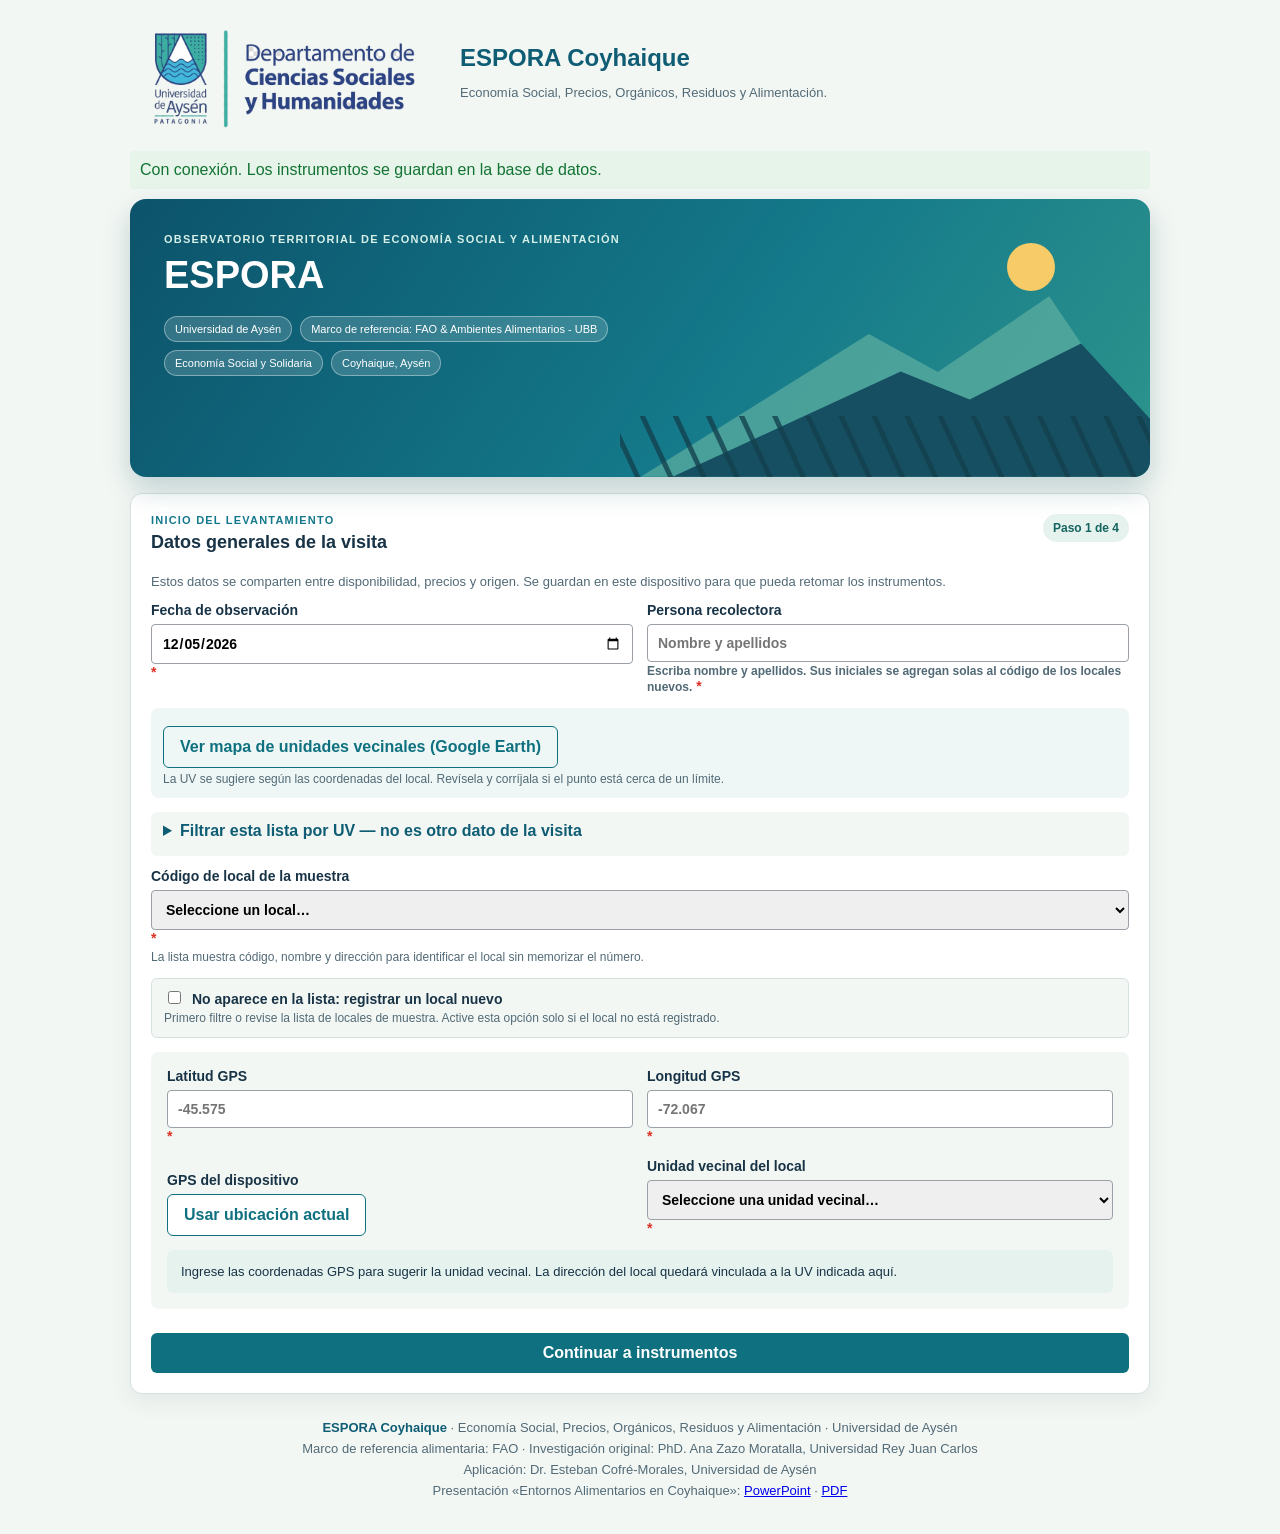
==== index.html @ f310e6a3 "Evitar solapamiento y vincular local con UV Simplifica la identificación del local nuevo, agrupa GPS" ====
<!doctype html>
<html lang="es">
<head>
  <meta charset="utf-8">
  <meta name="viewport" content="width=device-width, initial-scale=1">
  <meta name="theme-color" content="#1a73e8">
  <meta name="description" content="ESPORA Coyhaique: Economia Social, Precios, Organicos, Residuos y Alimentacion.">
  <meta property="og:title" content="ESPORA Coyhaique">
  <meta property="og:description" content="Economia Social, Precios, Organicos, Residuos y Alimentacion: un observatorio territorial que germina desde el compostaje y la Economia Social y Solidaria.">
  <title>ESPORA Coyhaique | Levantamiento</title>
  <link rel="stylesheet" href="styles.css">
</head>
<body>
  <main>
    <header class="brand">
      <img src="assets/logo-uaysen.png" alt="Departamento de Ciencias Sociales y Humanidades, Universidad de Aysén">
      <div><h1>ESPORA Coyhaique</h1><p>Economía Social, Precios, Orgánicos, Residuos y Alimentación.</p></div>
    </header>
    <div id="connection" class="online"></div>
    <div id="message" role="alert"></div>

    <section id="visitView" class="view">
      <section class="hero" aria-labelledby="heroTitle">
        <div class="hero-content">
          <p class="eyebrow">OBSERVATORIO TERRITORIAL DE ECONOMÍA SOCIAL Y ALIMENTACIÓN</p>
          <h2 id="heroTitle">ESPORA</h2>
          <p class="hero-summary"></p>
          <div class="hero-tags" aria-label="Instituciones y marco de referencia">
            <span>Universidad de Aysén</span>
            <span>Marco de referencia: FAO & Ambientes Alimentarios - UBB</span>
            <span>Economía Social y Solidaria</span>
            <span>Coyhaique, Aysén</span>
          </div>
        </div>
        <div class="hero-landscape" aria-hidden="true">
          <div class="sun"></div>
          <div class="mountain mountain-back"></div>
          <div class="mountain mountain-front"></div>
          <div class="forest"></div>
        </div>
      </section>
      <div class="card visit-card">
        <div class="section-heading">
          <div>
            <p class="eyebrow">INICIO DEL LEVANTAMIENTO</p>
            <h2>Datos generales de la visita</h2>
          </div>
          <span class="step">Paso 1 de 4</span>
        </div>
        <p>Estos datos se comparten entre disponibilidad, precios y origen. Se guardan en este dispositivo para que pueda retomar los instrumentos.</p>
        <form id="visitForm">
          <div class="grid">
            <label class="required">Fecha de observación<input id="observationDate" type="date" required></label>
            <label class="required">Persona recolectora<input id="collector" autocomplete="name" placeholder="Nombre y apellidos" required>
              <span class="field-help" id="collectorCodeHint">Escriba nombre y apellidos. Sus iniciales se agregan solas al código de los locales nuevos.</span>
            </label>
            <div class="wide uv-map-help">
              <a id="uvMapButton" class="button-like" href="https://earth.google.com/earth/d/1ELFkikpamAG-HdZ0Kcy3PBn-gsOhvNup?usp=sharing" target="_blank" rel="noopener">Ver mapa de unidades vecinales (Google Earth)</a>
              <p class="field-help">La UV se sugiere según las coordenadas del local. Revísela y corríjala si el punto está cerca de un límite.</p>
            </div>
            <div id="sampleLocalFields" class="wide">
              <details id="uvFilterDetails" class="uv-filter-details">
                <summary>Filtrar esta lista por UV — no es otro dato de la visita</summary>
                <label>UV para filtrar los locales (opcional)<select id="uvFilter"><option value="">Mostrar todos los locales</option></select></label>
              </details>
              <label class="required wide">Código de local de la muestra<select id="localCode" required><option value="">Seleccione un local…</option></select></label>
              <p class="field-help">La lista muestra código, nombre y dirección para identificar el local sin memorizar el número.</p>
            </div>
            <div class="wide new-local-choice">
              <label class="checkbox-field"><input id="isNewLocal" type="checkbox"> No aparece en la lista: registrar un local nuevo</label>
              <p class="field-help">Primero filtre o revise la lista de locales de muestra. Active esta opción solo si el local no está registrado.</p>
            </div>
            <div id="newLocalFields" class="wide" hidden>
              <div class="grid new-local-grid">
                <div class="code-field wide">
                  <label>Código asignado<input id="newLocalCode" readonly></label>
                  <button class="secondary" id="regenerateCodeButton" type="button">Generar otro código</button>
                </div>
                <label class="required">Nombre del nuevo local<input id="newLocalName" placeholder="Ejemplo: Almacén del barrio"></label>
                <div class="field-stack">
                  <label class="required">Dirección o referencia<input id="newLocalAddress" placeholder="Calle, número o referencia"></label>
                  <span class="field-help">La dirección se vinculará a la unidad vecinal indicada por el GPS o seleccionada abajo.</span>
                </div>
                <label class="required">Tipo de local<select id="newLocalType"><option value="">Seleccione</option><option value="Almacén o minimarket">Almacén o minimarket</option><option>Supermercado</option><option>Venta de Frutas y Verduras</option><option>Mercado Campesino</option><option>Productor Hortícola</option><option>Otro</option></select></label>
              </div>
              <p class="field-help">Use «Generar otro código» solo si el sistema avisa que el código ya está ocupado.</p>
            </div>
            <div class="wide location-capture">
              <div class="grid">
                <label class="required">Latitud GPS<input id="latitude" type="number" step="any" min="-90" max="90" placeholder="-45.575" required></label>
                <label class="required">Longitud GPS<input id="longitude" type="number" step="any" min="-180" max="180" placeholder="-72.067" required></label>
                <div class="location-action"><span class="field-label">GPS del dispositivo</span><button class="secondary" id="locationButton" type="button">Usar ubicación actual</button></div>
                <label class="required">Unidad vecinal del local<select id="visitUnit" required><option value="">Seleccione</option></select></label>
                <p id="uvSuggestion" class="territory-reference wide" role="status" aria-live="polite">Ingrese las coordenadas GPS para sugerir la unidad vecinal. La dirección del local quedará vinculada a la UV indicada aquí.</p>
              </div>
            </div>
          </div>
          <div class="actions"><button type="submit">Continuar a instrumentos</button></div>
        </form>
      </div>
    </section>

    <section id="menuView" class="view" hidden>
      <div class="card">
        <h2>Visita activa</h2>
        <p id="visitSummary"></p>
        <h3 class="instrument-section-title">Inicio de la recogida</h3>
        <div class="actions">
          <button class="instrument special-instrument" data-instrument="classification" type="button">0. Clasificación del local<span id="classificationStatus"></span></button>
        </div>
        <h3 class="instrument-section-title">Instrumentos de observación</h3>
        <div class="actions">
          <button class="instrument" data-instrument="availability" type="button">1. Disponibilidad y variedad<span id="availabilityStatus"></span></button>
          <button class="instrument" data-instrument="prices" type="button">2. Precios<span id="pricesStatus"></span></button>
          <button class="instrument" data-instrument="origins" type="button">3. Origen (borrador)<span id="originsStatus"></span></button>
        </div>
        <div class="actions">
          <button class="secondary" id="editVisitButton" type="button">Editar datos de visita</button>
          <button class="secondary" id="backupJsonButton" type="button">Descargar respaldo JSON</button>
          <button class="secondary" id="backupHtmlButton" type="button">Descargar respaldo HTML</button>
          <button class="secondary" id="closeVisitButton" type="button">Cerrar visita y borrar borrador local</button>
        </div>
      </div>
    </section>

    <section id="availabilityView" class="view" hidden>
      <div class="card">
        <h2>Instrumento de disponibilidad y variedad</h2>
        <p>Transcripción de la pauta original: se excluye únicamente la sección de publicidad.</p>
        <form id="availabilityForm"><div id="availabilityItems"></div><div class="actions"><button type="submit">Guardar disponibilidad</button><button class="secondary return-menu" type="button">Volver al menú</button></div></form>
      </div>
    </section>

    <section id="pricesView" class="view" hidden>
      <div class="card">
        <h2>Instrumento de precios</h2>
        <p>Revise y confirme los precios que ya incorporó. El botón de guardado abre la pantalla de revisión.</p>
        <div class="actions"><button id="startPriceProductButton" type="button">Agregar producto</button><button id="openPricesReviewButton" type="button">Guardar precios</button><button class="secondary return-menu" type="button">Volver al menú</button></div>
      </div>
    </section>

    <section id="pricesReviewView" class="view" hidden>
      <div class="card">
        <h2>Revisión de alimentos y precios</h2>
        <p>Revise los alimentos tomados. Cada uno debe tener al menos un precio más bajo y otro más alto antes de guardar en Sheets.</p>
        <div id="priceReviewItems"></div>
        <label class="wide">Observaciones generales<textarea id="pricesNotes" placeholder="Anote situaciones de terreno, falta de productos u otra información relevante."></textarea></label>
        <div class="actions"><button id="addPriceProduct" type="button">Agregar producto</button><button id="saveReviewedPrices" type="button">Guardar precios</button><button class="secondary return-menu" type="button">Volver al menú</button></div>
      </div>
    </section>

    <section id="priceEditorView" class="view" hidden>
      <div class="card">
        <h2>Agregar alimento y precios</h2>
        <p>Registre dos precios del mismo alimento: primero el <strong>más bajo</strong> y luego el <strong>más alto</strong>. La conservación aparece sólo para carnes.</p>
        <form id="priceEditorForm"><div id="priceProducts"></div><div class="actions"><button type="submit">Guardar alimento</button><button class="secondary" id="cancelPriceEditor" type="button">Volver a revisión</button></div></form>
      </div>
    </section>

    <section id="classificationView" class="view" hidden>
      <div class="card">
        <h2>ESPORA · Clasificación del local</h2>
        <p>Ficha inicial de catastro. Para asignar automáticamente “minimarket” se requiere autoservicio y cumplir al menos dos de los tres criterios de surtido. Una corrección manual exige justificación. <a href="guia-clasificacion.html" target="_blank" rel="noopener">Abrir la guía de clasificación</a></p>
        <div class="linked-local"><strong>Local vinculado a SampleLocals:</strong> <span id="classificationLinkedLocal"></span></div>
        <div class="linked-local"><strong>Unidad vecinal registrada en la visita:</strong> <span id="classificationLinkedUnit"></span></div>
        <form id="classificationForm">
          <div id="classificationOpenFields">
            <fieldset><legend>Atención</legend><div class="grid">
              <label class="required">Sistema de atención
                <select id="classificationService" required><option value="">Seleccione</option><option value="transmeson">Atención por mesón</option><option value="autoservicio">Autoservicio</option></select>
                <span class="field-help">Marque autoservicio si la clientela selecciona por sí misma la mayor parte de los productos y paga en caja.</span>
              </label>
              <label>Nº de personas atendiendo<input id="classificationPeople" type="number" min="0" max="15"></label>
            </div></fieldset>
            <fieldset><legend>Criterios de surtido para minimarket</legend>
              <p class="field-help">El autoservicio es obligatorio. Además, deben cumplirse al menos dos de estos tres criterios:</p>
              <div class="grid">
                <label class="required">Variedades distintas de frutas y verduras
                  <input id="classificationProduceVarieties" type="number" min="0" step="1" required>
                  <span class="field-help">Cuenta cada tipo distinto disponible. Este criterio se cumple con más de 10 variedades (11 o más).</span>
                </label>
                <fieldset class="wide"><legend>Categorías de proteínas disponibles</legend>
                  <p class="field-help">Seleccione las categorías presentes. Este criterio se cumple con al menos dos.</p>
                  <div class="grid protein-categories">
                    <label class="checkbox-field"><input type="checkbox" name="proteinCategory" value="vacuno"> Vacuno</label>
                    <label class="checkbox-field"><input type="checkbox" name="proteinCategory" value="cerdo"> Cerdo</label>
                    <label class="checkbox-field"><input type="checkbox" name="proteinCategory" value="pollo"> Pollo</label>
                    <label class="checkbox-field"><input type="checkbox" name="proteinCategory" value="cordero"> Cordero</label>
                    <label class="checkbox-field"><input type="checkbox" name="proteinCategory" value="pescados_mariscos"> Pescados o mariscos</label>
                  </div>
                </fieldset>
                <label class="required">Oferta habitual de lácteos
                  <select id="classificationDairyRegular" required><option value="">Seleccione</option><option value="si">Sí</option><option value="no">No</option></select>
                </label>
                <label class="required">Oferta habitual de huevos
                  <select id="classificationEggsRegular" required><option value="">Seleccione</option><option value="si">Sí</option><option value="no">No</option></select>
                </label>
                <p class="field-help wide">El criterio de lácteos y huevos se cumple solo si ambos se ofrecen habitualmente.</p>
              </div>
            </fieldset>
            <fieldset><legend>Fotografías</legend>
              <label class="required">Foto del frontis<input id="classificationFront" type="file" accept="image/*" multiple required></label>
              <p class="field-help">La foto del frontis es obligatoria para registrar la clasificación.</p>
              <details class="optional-photos">
                <summary>Otras fotografías (opcionales)</summary>
                <p class="field-help">Agregue solo las imágenes disponibles. Para fotografiar el interior necesita autorización del responsable.</p>
                <div class="grid">
                  <label>Interior autorizado<input id="classificationInterior" type="file" accept="image/*" multiple></label>
                  <label class="checkbox-field"><input id="classificationInteriorPermission" type="checkbox"> Autorización para fotografiar el interior</label>
                  <label>Módulo de frutas y verduras<input id="classificationProduceImages" type="file" accept="image/*" multiple></label>
                  <label>Módulo de carnes<input id="classificationMeatImages" type="file" accept="image/*" multiple></label>
                  <label>Congelados<input id="classificationFrozenImages" type="file" accept="image/*" multiple></label>
                </div>
              </details>
              <p id="classificationImageStatus" class="field-help"></p>
            </fieldset>
            <fieldset><legend>Resultado</legend><p id="classificationResult" class="classification-result" aria-live="polite">Complete los campos para calcular.</p><label>Corrección manual<select id="classificationOverride"><option value="">Mantener clasificación automática</option><option value="minimarket">Corregir a MINIMARKET</option><option value="almacen_barrio">Corregir a ALMACÉN DE BARRIO</option></select></label><label id="classificationJustificationField" hidden>Justificación<textarea id="classificationJustification"></textarea></label></fieldset>
          </div>
          <label>Observaciones<textarea id="classificationNotes"></textarea></label>
          <div class="actions"><button type="submit">Guardar clasificación</button><button class="secondary return-menu" type="button">Volver al menú</button></div>
        </form>
      </div>
    </section>

    <section id="originsView" class="view" hidden>
      <div class="card">
        <h2>Instrumento de origen — borrador</h2>
        <p>Registre productos potencialmente locales y cualquier otro producto relevante. Este instrumento se ajustará con la propuesta metodológica pendiente.</p>
        <form id="originsForm"><div id="originItems"></div><div class="actions"><button class="secondary" id="addOriginItem" type="button">Agregar producto u otro</button><button type="submit">Guardar origen</button><button class="secondary return-menu" type="button">Volver al menú</button></div></form>
      </div>
    </section>

    <template id="availabilityTemplate"><fieldset class="instrument-group"><legend></legend><div class="availability-rows"></div></fieldset></template>
    <template id="priceProductTemplate"><article class="card product-card"><button class="remove-product" type="button">Eliminar producto</button><div class="grid"><label class="required wide">Alimento a comparar<select class="price-product" required></select></label><label>Categoría<input class="price-category" readonly></label></div><div class="price-observations"></div><button class="secondary add-price" type="button">Agregar precio adicional</button></article></template>
    <template id="priceObservationTemplate"><div class="price-observation"><p class="price-range-label">Registre el precio <strong></strong></p><div class="grid"><label class="required">Marca o proveedor<input class="brand" required></label><label class="required">Precio observado (CLP)<input class="price-value" type="number" min="0" step="1" required></label><label class="required">Unidad de medida<select class="unit" required></select></label><label class="conservation-field" hidden>Tipo de conservación<select class="conservation"><option value="">Seleccione</option><option>Fresco</option><option>Congelado</option><option>Al vacío</option><option>Embutido</option><option>Pillow bag</option><option>Granel (papel)</option></select></label><label class="required">Origen<select class="origin" required><option value="Local">Local</option><option value="Externo">Externo</option></select></label><label class="required">¿Está en oferta? <select class="promotion" required><option value="No">No</option><option value="Sí">Sí</option></select></label><label class="wide">Observaciones<textarea class="notes"></textarea></label></div></div></template>
    <template id="originItemTemplate"><article class="card origin-item"><button class="remove-origin" type="button">Eliminar</button><div class="grid"><label class="required">Producto<select class="origin-product" required></select></label><label class="required">Origen declarado<select class="origin-value" required><option value="Local">Local</option><option value="Externo">Externo</option><option value="Mixto">Mixto</option><option value="No disponible">No disponible</option><option value="No sabe">No sabe</option></select></label><label class="wide">Proveedor, procedencia o detalle<input class="origin-detail"></label><label class="wide">Observaciones<textarea class="origin-notes"></textarea></label></div></article></template>

    <footer>
      <strong>ESPORA Coyhaique</strong> · Economía Social, Precios, Orgánicos, Residuos y Alimentación · Universidad de Aysén<br>
      Marco de referencia alimentaria: FAO · Investigación original: PhD. Ana Zazo Moratalla, Universidad Rey Juan Carlos<br>
      Aplicación: Dr. Esteban Cofré-Morales, Universidad de Aysén<br>
      Presentación «Entornos Alimentarios en Coyhaique»: <a href="presentacion/Entornos_Alimentarios_Coyhaique_ESPORA.pptx" download>PowerPoint</a> · <a href="presentacion/Entornos_Alimentarios_Coyhaique_ESPORA.pdf" download>PDF</a>
    </footer>
  </main>
  <script src="sample-locals.js"></script>
  <script src="uv-polygons.js"></script>
  <script src="uv-boundaries.js"></script>
  <script src="app.js"></script>
</body>
</html>
---- styles.css ----
:root { color: #183346; font-family: Arial, sans-serif; }
body { background: #f3f7f4; margin: 0; }
main { margin: auto; max-width: 1020px; padding: 24px; }
.brand { align-items: center; display: flex; gap: 20px; margin-bottom: 18px; }
.brand img { height: auto; max-width: 310px; width: 52%; }
h1 { color: #0f5d74; font-size: 24px; margin: 0 0 8px; }
h2 { font-size: 18px; margin: 0 0 16px; }
p, footer { color: #526a76; font-size: 13px; }
.card { background: #fff; border: 1px solid #d5e1df; border-radius: 12px; box-shadow: 0 8px 22px rgba(30, 70, 70, .08); margin: 16px 0; padding: 20px; }
.hero { background: linear-gradient(125deg, #0c536b 0%, #14798a 58%, #2d948c 100%); border-radius: 16px; box-shadow: 0 12px 28px rgba(14, 76, 89, .22); color: #fff; min-height: 278px; overflow: hidden; position: relative; }
.hero-content { max-width: 57%; padding: 34px; position: relative; z-index: 2; }
.hero .eyebrow { color: #d6f0e8; }
.hero h2 { color: #fff; font-size: clamp(26px, 4vw, 38px); line-height: 1.08; margin: 10px 0 14px; }
.hero-summary { color: #effaf6; font-size: 16px; line-height: 1.55; margin: 0; }
.eyebrow { color: #14798a; font-size: 11px; font-weight: 700; letter-spacing: .11em; margin: 0; }
.hero-tags { display: flex; flex-wrap: wrap; gap: 8px; margin-top: 20px; }
.hero-tags span { background: rgba(255, 255, 255, .16); border: 1px solid rgba(255, 255, 255, .38); border-radius: 20px; color: #fff; font-size: 11px; padding: 6px 10px; }
.hero-landscape { bottom: 0; height: 100%; position: absolute; right: 0; width: 52%; }
.sun { background: #f7cb68; border-radius: 50%; height: 48px; position: absolute; right: 18%; top: 16%; width: 48px; }
.mountain { bottom: 0; clip-path: polygon(0 100%, 43% 21%, 56% 42%, 77% 0, 100% 100%); position: absolute; width: 100%; }
.mountain-back { background: #5fb0a2; height: 65%; opacity: .7; right: -4%; }
.mountain-front { background: #174f62; height: 48%; right: -10%; }
.forest { background: repeating-linear-gradient(65deg, transparent 0 13px, #123f4c 14px 18px, transparent 19px 30px); bottom: 0; height: 22%; opacity: .78; position: absolute; width: 100%; }
.section-heading { align-items: start; display: flex; gap: 16px; justify-content: space-between; }
.section-heading h2 { color: #183346; margin: 6px 0 8px; }
.step { background: #e5f2ee; border-radius: 20px; color: #14645f; font-size: 12px; font-weight: 700; padding: 7px 10px; white-space: nowrap; }
.grid { display: grid; gap: 14px; grid-template-columns: repeat(auto-fit, minmax(210px, 1fr)); }
.wide { grid-column: 1 / -1; }
label { display: block; font-size: 14px; font-weight: 700; }
input, select, textarea, button { box-sizing: border-box; font: inherit; margin-top: 6px; width: 100%; }
input, select, textarea { border: 1px solid #9aa0a6; border-radius: 4px; padding: 10px; }
textarea { min-height: 70px; resize: vertical; }
button { background: #0f7180; border: 0; border-radius: 6px; color: #fff; cursor: pointer; font-weight: 700; padding: 11px 16px; width: auto; }
button.secondary { background: #fff; border: 1px solid #0f7180; color: #0f7180; }
button.remove { background: #d93025; float: right; padding: 8px 12px; }
button:disabled { cursor: wait; opacity: .65; }
.actions { display: flex; flex-wrap: wrap; gap: 12px; margin-top: 18px; }
.actions button { flex: 1 1 210px; }
.instrument { min-height: 84px; text-align: left; }
.instrument span { display: block; font-size: 12px; margin-top: 6px; opacity: .85; }
.instrument-section-title { color: #0f5d74; font-size: 14px; margin: 22px 0 8px; }
.special-instrument { background: linear-gradient(135deg, #0f5d74, #2d948c); }
.price-review-item { align-items: center; background: #f8fbff; border: 1px solid #d2e3fc; border-radius: 8px; display: flex; gap: 12px; justify-content: space-between; margin: 8px 0; padding: 12px; }
.price-review-item span { color: #526a76; font-size: 13px; text-align: right; }
.empty-state { background: #f3f7f4; border: 1px dashed #9aa0a6; border-radius: 8px; color: #526a76; padding: 18px; text-align: center; }
.classification-result { background: #e5f2ee; border-radius: 8px; color: #14645f; font-weight: 700; margin: 10px 0; padding: 12px; }
.linked-local { background: #eef7f5; border: 1px solid #c9ded9; border-radius: 6px; color: #365866; font-size: 13px; margin: 12px 0; padding: 10px; }
.field-help { color: #526a76; font-size: 12px; margin: 4px 0 0; }
.required::after { color: #d93025; content: ' *'; }
.checkbox-field { align-items: center; display: flex; font-weight: 700; gap: 8px; }
.checkbox-field input { margin-top: 0; width: auto; }
.button-like { border: 1px solid #0f7180; border-radius: 6px; color: #0f7180; display: inline-block; font-weight: 700; margin-top: 6px; padding: 11px 16px; text-align: center; text-decoration: none; }
.uv-map-help { background: #eef7f5; border-radius: 8px; padding: 12px; }
.uv-filter-details { background: #f3f7f4; border-radius: 6px; margin-bottom: 12px; padding: 10px 12px; }
.uv-filter-details summary { color: #0f5d74; cursor: pointer; font-weight: 700; min-height: 24px; }
.uv-filter-details label { padding-top: 10px; }
.new-local-choice { background: #f3f7f4; border: 1px solid #d5e1df; border-radius: 6px; padding: 12px; }
.visit-card #visitForm > .grid, .new-local-grid, .location-capture .grid { grid-template-columns: repeat(2, minmax(0, 1fr)); }
.visit-card #visitForm .grid > * { min-width: 0; }
.field-stack { min-width: 0; }
.location-capture { background: #f3f7f4; border-radius: 8px; padding: 16px; }
.location-action { align-self: end; min-width: 0; }
.field-label { display: block; font-size: 14px; font-weight: 700; }
.location-action button { min-height: 42px; }
.territory-reference { background: #e5f2ee; border-radius: 6px; color: #183346; line-height: 1.5; margin: 0; overflow-wrap: anywhere; padding: 12px 14px; }
.code-field { align-items: end; display: flex; gap: 10px; }
.code-field label { flex: 1 1 12rem; min-width: 0; }
.code-field button { flex: 0 1 auto; margin-top: 0; max-width: 100%; padding: 10px 14px; white-space: normal; width: auto; }
#newLocalCode { font-variant-numeric: tabular-nums; letter-spacing: .04em; }
.optional-photos { margin-top: 12px; }
.optional-photos summary { color: #0f5d74; cursor: pointer; font-weight: 700; padding: 8px 0; }
.optional-photos > .grid { margin-top: 12px; }
#connection, #message { border-radius: 4px; margin: 10px 0; padding: 10px; white-space: pre-line; }
.online, #message.success { background: #e6f4ea; color: #137333; }
.offline { background: #fef7e0; color: #7a4d00; }
#message { display: none; }
#message.error, #message.success { display: block; }
.instrument-group { border: 1px solid #dadce0; border-radius: 6px; margin: 18px 0; padding: 12px; }
.instrument-group legend { color: #0f7180; font-weight: 700; padding: 0 6px; }
.choice-row { align-items: center; border-bottom: 1px solid #eee; display: grid; gap: 8px; grid-template-columns: 1fr auto auto; padding: 10px 0; }
.choice-row label { font-weight: 400; white-space: nowrap; }
.choice-row input { margin: 0 4px 0 0; width: auto; }
.price-observation { background: #f8fbff; border: 1px solid #d2e3fc; border-radius: 6px; margin: 12px 0; padding: 12px; }
.price-range-label { color: #0f5d74; font-size: 13px; margin: 0 0 8px; }
.product-card .remove-product { float: right; margin-left: 12px; }
.product-card .price-product, .product-card .price-category { min-width: 0; }
@media (max-width: 760px) {
  .product-card { padding: 14px; }
  .product-card .grid { gap: 9px; grid-template-columns: repeat(2, minmax(0, 1fr)); }
  .product-card .wide { grid-column: 1 / -1; }
  .price-observation { margin: 8px 0; padding: 9px; }
  .price-observation .grid { gap: 9px; grid-template-columns: repeat(2, minmax(0, 1fr)); }
  .price-observation .wide { grid-column: 1 / -1; }
}
.product-card { background: #fcfdff; }
footer { line-height: 1.6; margin: 24px 0 8px; text-align: center; }
footer strong { color: #0f5d74; }
@media (max-width: 600px) { .brand { align-items: flex-start; flex-direction: column; gap: 8px; } .brand img { width: 100%; } main { padding: 16px; } .hero { min-height: 370px; } .hero-content { max-width: none; padding: 26px 22px; } .hero-landscape { height: 42%; opacity: .9; width: 100%; } .section-heading { align-items: flex-start; flex-direction: column; gap: 6px; } .choice-row { grid-template-columns: 1fr 1fr; } .choice-row span { grid-column: 1 / -1; } }
@media (max-width: 600px) { .price-review-item { align-items: flex-start; flex-direction: column; gap: 5px; } .price-review-item span { text-align: left; } }
@media (max-width: 600px) {
  .visit-card #visitForm > .grid, .new-local-grid, .location-capture .grid { grid-template-columns: minmax(0, 1fr); }
  .location-capture { padding: 12px; }
  .code-field { align-items: stretch; flex-direction: column; }
  .code-field label { flex: 0 0 auto; }
  .code-field button { align-self: flex-start; }
}
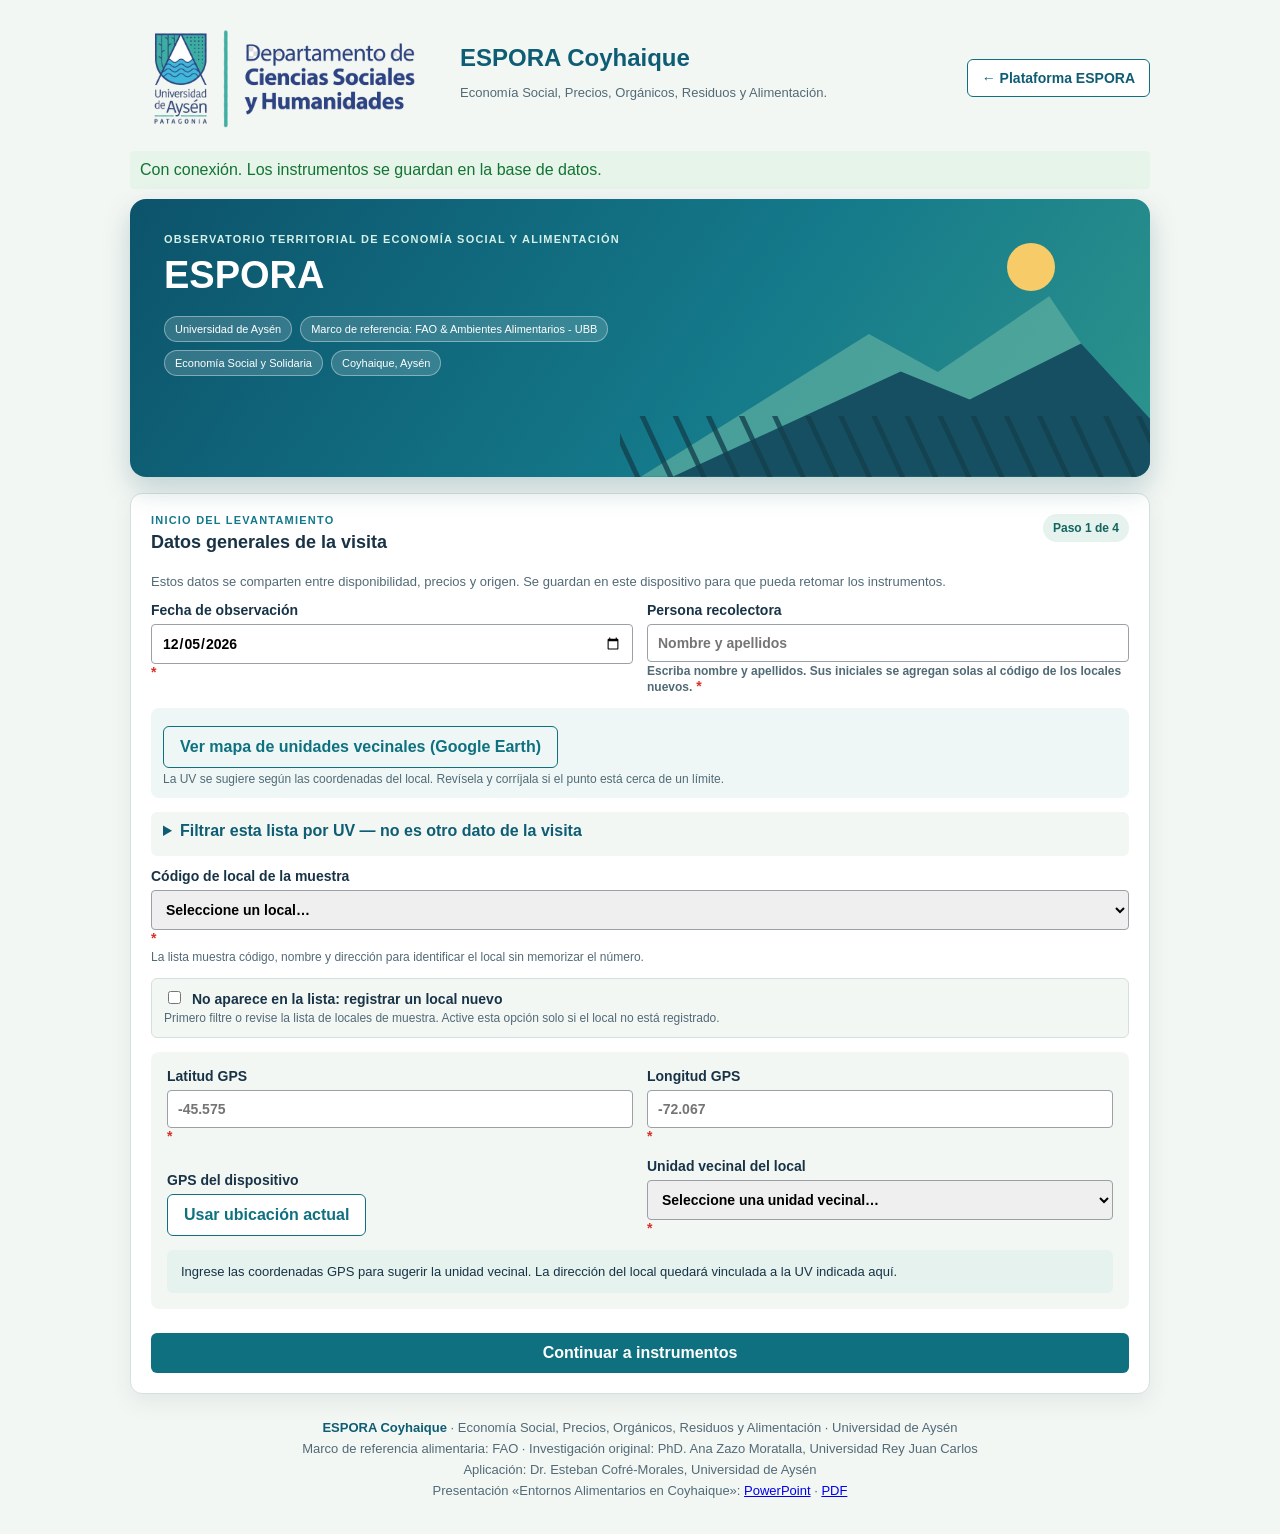
==== commit 2461d738: "Add link back to ESPORA platform Co-authored-by: Copilot App <223556219+Copilot@users.noreply.github" ====
--- a/index.html
+++ b/index.html
@@ -15,6 +15,7 @@
     <header class="brand">
       <img src="assets/logo-uaysen.png" alt="Departamento de Ciencias Sociales y Humanidades, Universidad de Aysén">
       <div><h1>ESPORA Coyhaique</h1><p>Economía Social, Precios, Orgánicos, Residuos y Alimentación.</p></div>
+      <a class="platform-home" href="https://estebancofre-coy.github.io/espora-plataforma/" aria-label="Volver al inicio de la plataforma ESPORA">← Plataforma ESPORA</a>
     </header>
     <div id="connection" class="online"></div>
     <div id="message" role="alert"></div>
@@ -114,11 +115,24 @@
           <button class="instrument" data-instrument="prices" type="button">2. Precios<span id="pricesStatus"></span></button>
           <button class="instrument" data-instrument="origins" type="button">3. Origen (borrador)<span id="originsStatus"></span></button>
         </div>
-        <div class="actions">
+        <p id="visitSaveStatus" class="visit-save-status" role="status" aria-live="polite"></p>
+        <div class="visit-actions">
           <button class="secondary" id="editVisitButton" type="button">Editar datos de visita</button>
-          <button class="secondary" id="backupJsonButton" type="button">Descargar respaldo JSON</button>
-          <button class="secondary" id="backupHtmlButton" type="button">Descargar respaldo HTML</button>
-          <button class="secondary" id="closeVisitButton" type="button">Cerrar visita y borrar borrador local</button>
+          <details class="backup-group">
+            <summary>Descargar respaldo offline</summary>
+            <p>El respaldo permite recuperar el trabajo de este dispositivo; no sustituye guardar los instrumentos en Sheets.</p>
+            <div class="backup-options">
+              <button class="secondary" id="backupJsonButton" type="button">Descargar JSON</button>
+              <button class="secondary" id="backupHtmlButton" type="button">Descargar HTML</button>
+            </div>
+          </details>
+          <div class="close-visit-group">
+            <div>
+              <strong>Finalizar visita</strong>
+              <p>Guarde los instrumentos en Sheets antes de cerrar. El cierre elimina el borrador de este dispositivo.</p>
+            </div>
+            <button class="danger" id="closeVisitButton" type="button">Cerrar visita</button>
+          </div>
         </div>
       </div>
     </section>
--- a/styles.css
+++ b/styles.css
@@ -3,6 +3,9 @@
 main { margin: auto; max-width: 1020px; padding: 24px; }
 .brand { align-items: center; display: flex; gap: 20px; margin-bottom: 18px; }
 .brand img { height: auto; max-width: 310px; width: 52%; }
+.platform-home { background: #fff; border: 1px solid #0f7180; border-radius: 6px; color: #0f5d74; flex: 0 0 auto; font-size: 14px; font-weight: 700; margin-left: auto; padding: 10px 14px; text-decoration: none; white-space: nowrap; }
+.platform-home:hover { background: #e5f2ee; }
+.platform-home:focus-visible { outline: 3px solid #f7cb68; outline-offset: 3px; }
 h1 { color: #0f5d74; font-size: 24px; margin: 0 0 8px; }
 h2 { font-size: 18px; margin: 0 0 16px; }
 p, footer { color: #526a76; font-size: 13px; }
@@ -36,6 +39,20 @@
 button:disabled { cursor: wait; opacity: .65; }
 .actions { display: flex; flex-wrap: wrap; gap: 12px; margin-top: 18px; }
 .actions button { flex: 1 1 210px; }
+.visit-actions { align-items: start; display: grid; gap: 12px; grid-template-columns: repeat(2, minmax(0, 1fr)); margin-top: 20px; }
+.visit-actions > button, .backup-group, .close-visit-group { min-width: 0; }
+.visit-actions > button { justify-self: start; }
+.backup-group { background: #f3f7f4; border: 1px solid #d5e1df; border-radius: 8px; padding: 12px 14px; }
+.backup-group summary { color: #0f5d74; cursor: pointer; font-weight: 700; min-height: 24px; }
+.backup-group > p { margin: 8px 0; }
+.backup-options { display: flex; flex-wrap: wrap; gap: 8px; }
+.backup-options button { flex: 1 1 120px; }
+.close-visit-group { align-items: center; background: #fff7f6; border: 1px solid #e5b9b5; border-radius: 8px; display: flex; gap: 16px; grid-column: 1 / -1; justify-content: space-between; padding: 14px; }
+.close-visit-group p { margin: 4px 0 0; }
+button.danger { background: #b3261e; color: #fff; flex: 0 0 auto; }
+button.danger:hover { background: #8c1d18; }
+.visit-save-status { background: #fef7e0; border-radius: 6px; color: #6b4400; margin: 12px 0 0; padding: 10px 12px; }
+.visit-save-status:empty { display: none; }
 .instrument { min-height: 84px; text-align: left; }
 .instrument span { display: block; font-size: 12px; margin-top: 6px; opacity: .85; }
 .instrument-section-title { color: #0f5d74; font-size: 14px; margin: 22px 0 8px; }
@@ -95,7 +112,8 @@
 .product-card { background: #fcfdff; }
 footer { line-height: 1.6; margin: 24px 0 8px; text-align: center; }
 footer strong { color: #0f5d74; }
-@media (max-width: 600px) { .brand { align-items: flex-start; flex-direction: column; gap: 8px; } .brand img { width: 100%; } main { padding: 16px; } .hero { min-height: 370px; } .hero-content { max-width: none; padding: 26px 22px; } .hero-landscape { height: 42%; opacity: .9; width: 100%; } .section-heading { align-items: flex-start; flex-direction: column; gap: 6px; } .choice-row { grid-template-columns: 1fr 1fr; } .choice-row span { grid-column: 1 / -1; } }
+@media (max-width: 760px) { .brand { align-items: flex-start; flex-wrap: wrap; gap: 12px; } .brand img { width: min(52%, 310px); } .brand > div { flex: 1 1 240px; } .platform-home { margin-left: 0; } }
+@media (max-width: 600px) { .brand { align-items: flex-start; flex-direction: column; gap: 8px; } .brand img { width: min(100%, 310px); } .platform-home { margin-top: 4px; } main { padding: 16px; } .hero { min-height: 370px; } .hero-content { max-width: none; padding: 26px 22px; } .hero-landscape { height: 42%; opacity: .9; width: 100%; } .section-heading { align-items: flex-start; flex-direction: column; gap: 6px; } .choice-row { grid-template-columns: 1fr 1fr; } .choice-row span { grid-column: 1 / -1; } }
 @media (max-width: 600px) { .price-review-item { align-items: flex-start; flex-direction: column; gap: 5px; } .price-review-item span { text-align: left; } }
 @media (max-width: 600px) {
   .visit-card #visitForm > .grid, .new-local-grid, .location-capture .grid { grid-template-columns: minmax(0, 1fr); }
@@ -103,4 +121,8 @@
   .code-field { align-items: stretch; flex-direction: column; }
   .code-field label { flex: 0 0 auto; }
   .code-field button { align-self: flex-start; }
+  .visit-actions { grid-template-columns: minmax(0, 1fr); }
+  .visit-actions > button { justify-self: stretch; }
+  .close-visit-group { align-items: stretch; flex-direction: column; }
+  .close-visit-group button { align-self: flex-start; }
 }
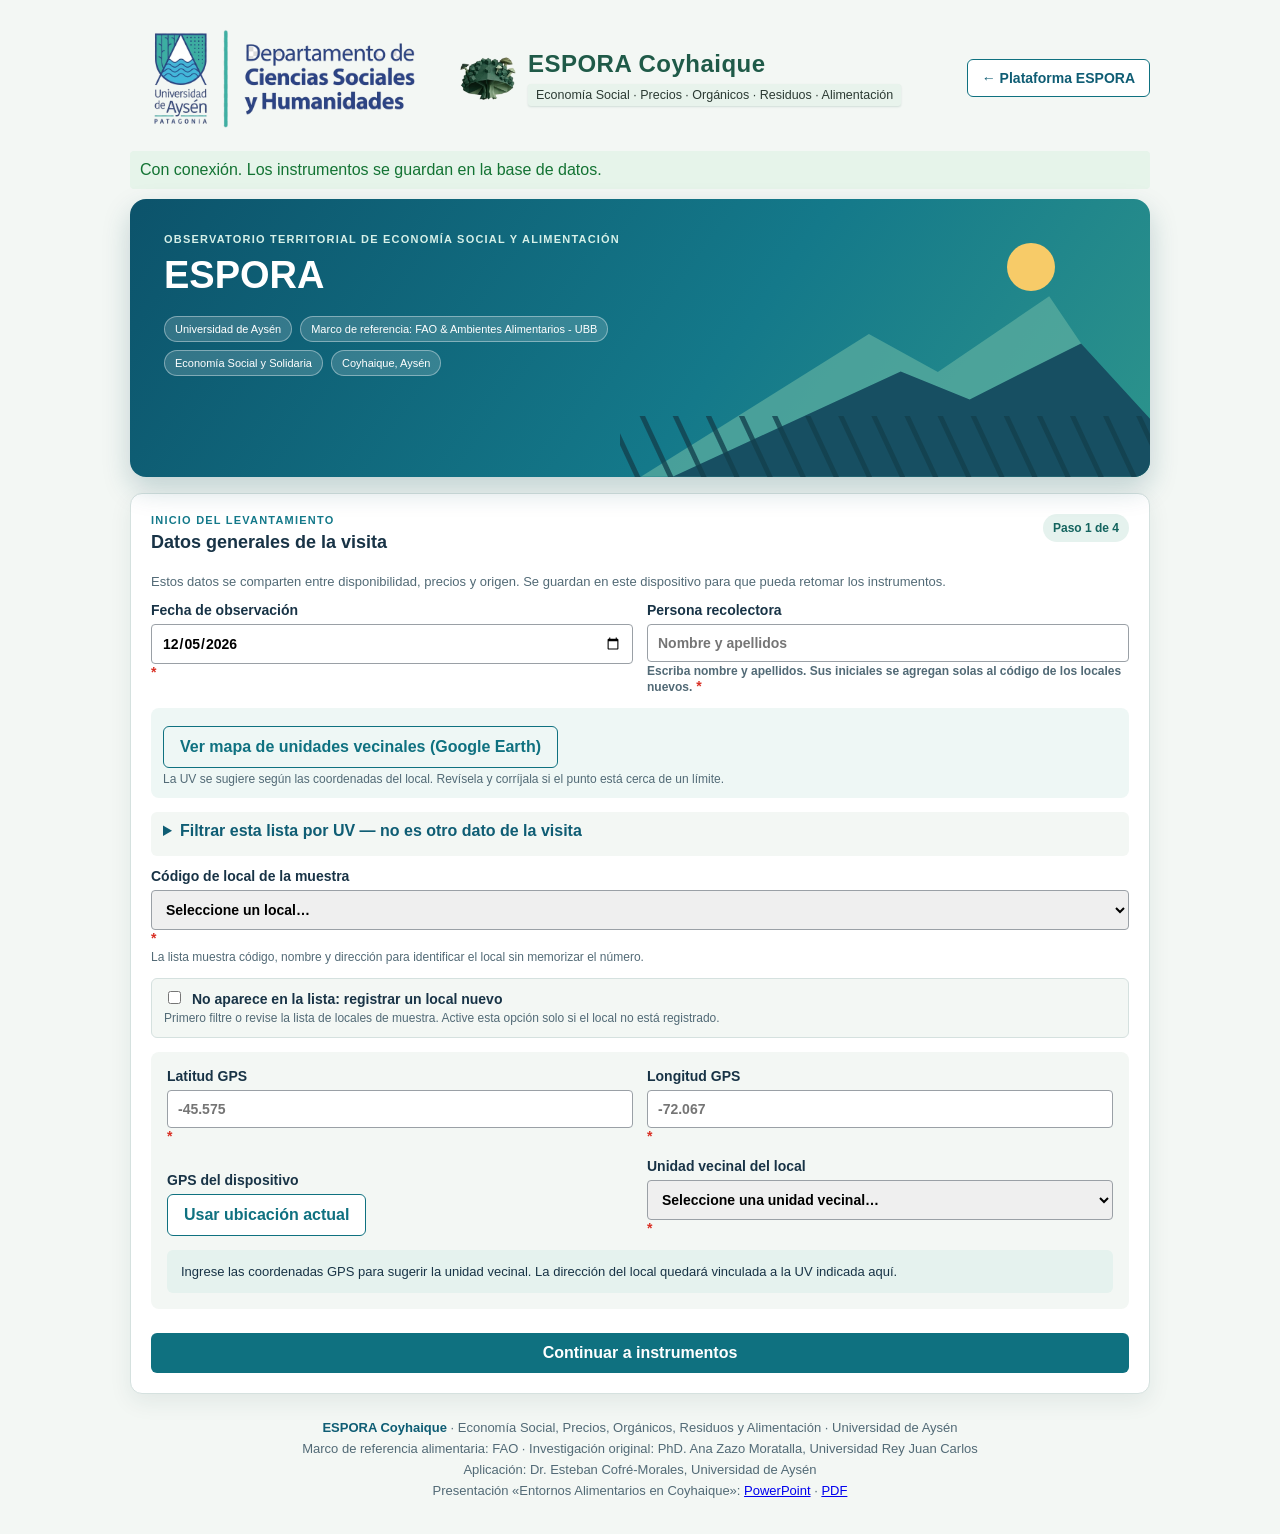
==== commit 6941c69a: "Align observatorio header with ESPORA brand elements Co-authored-by: Copilot App <223556219+Copilot@" ====
--- a/index.html
+++ b/index.html
@@ -3,7 +3,7 @@
 <head>
   <meta charset="utf-8">
   <meta name="viewport" content="width=device-width, initial-scale=1">
-  <meta name="theme-color" content="#1a73e8">
+  <meta name="theme-color" content="#1f5a48">
   <meta name="description" content="ESPORA Coyhaique: Economia Social, Precios, Organicos, Residuos y Alimentacion.">
   <meta property="og:title" content="ESPORA Coyhaique">
   <meta property="og:description" content="Economia Social, Precios, Organicos, Residuos y Alimentacion: un observatorio territorial que germina desde el compostaje y la Economia Social y Solidaria.">
@@ -14,7 +14,7 @@
   <main>
     <header class="brand">
       <img src="assets/logo-uaysen.png" alt="Departamento de Ciencias Sociales y Humanidades, Universidad de Aysén">
-      <div><h1>ESPORA Coyhaique</h1><p>Economía Social, Precios, Orgánicos, Residuos y Alimentación.</p></div>
+      <div class="brand-title"><img class="brand-spore" src="assets/espora-seta.png" alt="" width="56" height="43"><div><h1>ESPORA Coyhaique</h1><p class="brand-strip">Economía Social · Precios · Orgánicos · Residuos · Alimentación</p></div></div>
       <a class="platform-home" href="https://estebancofre-coy.github.io/espora-plataforma/" aria-label="Volver al inicio de la plataforma ESPORA">← Plataforma ESPORA</a>
     </header>
     <div id="connection" class="online"></div>
--- a/styles.css
+++ b/styles.css
@@ -6,6 +6,10 @@
 .platform-home { background: #fff; border: 1px solid #0f7180; border-radius: 6px; color: #0f5d74; flex: 0 0 auto; font-size: 14px; font-weight: 700; margin-left: auto; padding: 10px 14px; text-decoration: none; white-space: nowrap; }
 .platform-home:hover { background: #e5f2ee; }
 .platform-home:focus-visible { outline: 3px solid #f7cb68; outline-offset: 3px; }
+.brand-title { align-items: center; display: flex; gap: 12px; min-width: 0; }
+.brand .brand-spore { flex: 0 0 auto; height: auto; max-width: none; width: 56px; }
+.brand-title h1 { color: #1f5a48; letter-spacing: .02em; margin-bottom: 6px; }
+.brand-strip { background: #e8f3ec; border-radius: 3px; box-shadow: 0 1px 2px rgba(31, 90, 72, .16); color: #2b3a33; display: inline-block; font-size: 12.5px; margin: 0; padding: 4px 8px; }
 h1 { color: #0f5d74; font-size: 24px; margin: 0 0 8px; }
 h2 { font-size: 18px; margin: 0 0 16px; }
 p, footer { color: #526a76; font-size: 13px; }
@@ -112,8 +116,8 @@
 .product-card { background: #fcfdff; }
 footer { line-height: 1.6; margin: 24px 0 8px; text-align: center; }
 footer strong { color: #0f5d74; }
-@media (max-width: 760px) { .brand { align-items: flex-start; flex-wrap: wrap; gap: 12px; } .brand img { width: min(52%, 310px); } .brand > div { flex: 1 1 240px; } .platform-home { margin-left: 0; } }
-@media (max-width: 600px) { .brand { align-items: flex-start; flex-direction: column; gap: 8px; } .brand img { width: min(100%, 310px); } .platform-home { margin-top: 4px; } main { padding: 16px; } .hero { min-height: 370px; } .hero-content { max-width: none; padding: 26px 22px; } .hero-landscape { height: 42%; opacity: .9; width: 100%; } .section-heading { align-items: flex-start; flex-direction: column; gap: 6px; } .choice-row { grid-template-columns: 1fr 1fr; } .choice-row span { grid-column: 1 / -1; } }
+@media (max-width: 900px) { .brand { align-items: flex-start; flex-wrap: wrap; gap: 12px; } .brand img { width: min(52%, 310px); } .brand > div { flex: 1 1 240px; } .platform-home { margin-left: 0; } }
+@media (max-width: 600px) { .brand { align-items: flex-start; flex-direction: column; gap: 8px; } .brand img { width: min(100%, 310px); } .brand .brand-spore { width: 44px; } .brand > div { flex: none; } .platform-home { margin-top: 4px; } main { padding: 16px; } .hero { min-height: 370px; } .hero-content { max-width: none; padding: 26px 22px; } .hero-landscape { height: 42%; opacity: .9; width: 100%; } .section-heading { align-items: flex-start; flex-direction: column; gap: 6px; } .choice-row { grid-template-columns: 1fr 1fr; } .choice-row span { grid-column: 1 / -1; } }
 @media (max-width: 600px) { .price-review-item { align-items: flex-start; flex-direction: column; gap: 5px; } .price-review-item span { text-align: left; } }
 @media (max-width: 600px) {
   .visit-card #visitForm > .grid, .new-local-grid, .location-capture .grid { grid-template-columns: minmax(0, 1fr); }
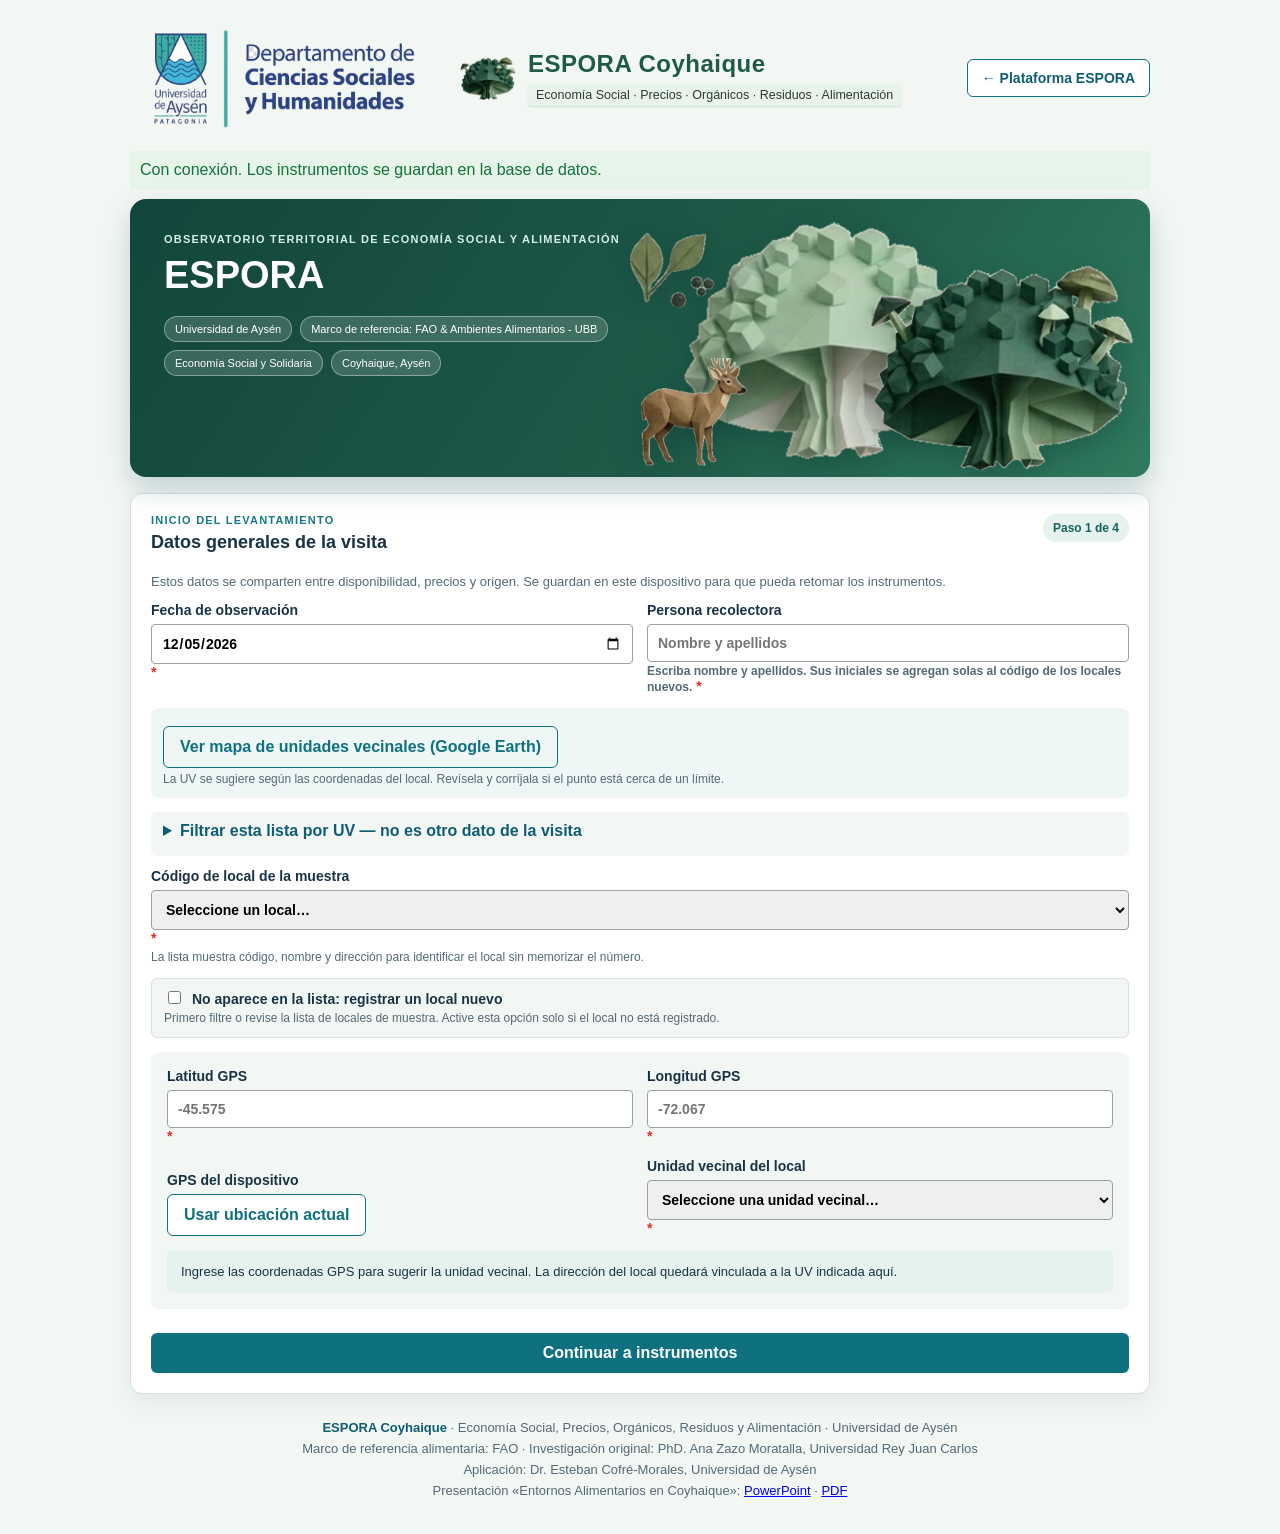
==== commit ee6346b2: "Replace hero vector landscape with ESPORA paper illustrations Co-authored-by: Copilot App <223556219" ====
--- a/index.html
+++ b/index.html
@@ -34,10 +34,10 @@
           </div>
         </div>
         <div class="hero-landscape" aria-hidden="true">
-          <div class="sun"></div>
-          <div class="mountain mountain-back"></div>
-          <div class="mountain mountain-front"></div>
-          <div class="forest"></div>
+          <img class="paper paper-tree-back" src="assets/espora-arbol-salvia.png" alt="">
+          <img class="paper paper-tree-front" src="assets/espora-seta.png" alt="">
+          <img class="paper paper-huemul" src="assets/espora-huemul.png" alt="">
+          <img class="paper paper-leaves" src="assets/espora-hojas.png" alt="">
         </div>
       </section>
       <div class="card visit-card">
--- a/styles.css
+++ b/styles.css
@@ -14,7 +14,7 @@
 h2 { font-size: 18px; margin: 0 0 16px; }
 p, footer { color: #526a76; font-size: 13px; }
 .card { background: #fff; border: 1px solid #d5e1df; border-radius: 12px; box-shadow: 0 8px 22px rgba(30, 70, 70, .08); margin: 16px 0; padding: 20px; }
-.hero { background: linear-gradient(125deg, #0c536b 0%, #14798a 58%, #2d948c 100%); border-radius: 16px; box-shadow: 0 12px 28px rgba(14, 76, 89, .22); color: #fff; min-height: 278px; overflow: hidden; position: relative; }
+.hero { background: linear-gradient(125deg, #12463c 0%, #1f5a48 58%, #2f7a5e 100%); border-radius: 16px; box-shadow: 0 12px 28px rgba(14, 76, 89, .22); color: #fff; min-height: 278px; overflow: hidden; position: relative; }
 .hero-content { max-width: 57%; padding: 34px; position: relative; z-index: 2; }
 .hero .eyebrow { color: #d6f0e8; }
 .hero h2 { color: #fff; font-size: clamp(26px, 4vw, 38px); line-height: 1.08; margin: 10px 0 14px; }
@@ -23,11 +23,11 @@
 .hero-tags { display: flex; flex-wrap: wrap; gap: 8px; margin-top: 20px; }
 .hero-tags span { background: rgba(255, 255, 255, .16); border: 1px solid rgba(255, 255, 255, .38); border-radius: 20px; color: #fff; font-size: 11px; padding: 6px 10px; }
 .hero-landscape { bottom: 0; height: 100%; position: absolute; right: 0; width: 52%; }
-.sun { background: #f7cb68; border-radius: 50%; height: 48px; position: absolute; right: 18%; top: 16%; width: 48px; }
-.mountain { bottom: 0; clip-path: polygon(0 100%, 43% 21%, 56% 42%, 77% 0, 100% 100%); position: absolute; width: 100%; }
-.mountain-back { background: #5fb0a2; height: 65%; opacity: .7; right: -4%; }
-.mountain-front { background: #174f62; height: 48%; right: -10%; }
-.forest { background: repeating-linear-gradient(65deg, transparent 0 13px, #123f4c 14px 18px, transparent 19px 30px); bottom: 0; height: 22%; opacity: .78; position: absolute; width: 100%; }
+.hero-landscape .paper { filter: drop-shadow(0 8px 14px rgba(8, 44, 40, .32)); position: absolute; }
+.paper-tree-back { bottom: 6%; opacity: .92; right: 32%; width: 56%; }
+.paper-tree-front { bottom: 2%; right: 3%; width: 50%; }
+.paper-huemul { bottom: 4%; left: 4%; width: 20%; }
+.paper-leaves { left: 2%; opacity: .85; top: 12%; width: 16%; }
 .section-heading { align-items: start; display: flex; gap: 16px; justify-content: space-between; }
 .section-heading h2 { color: #183346; margin: 6px 0 8px; }
 .step { background: #e5f2ee; border-radius: 20px; color: #14645f; font-size: 12px; font-weight: 700; padding: 7px 10px; white-space: nowrap; }
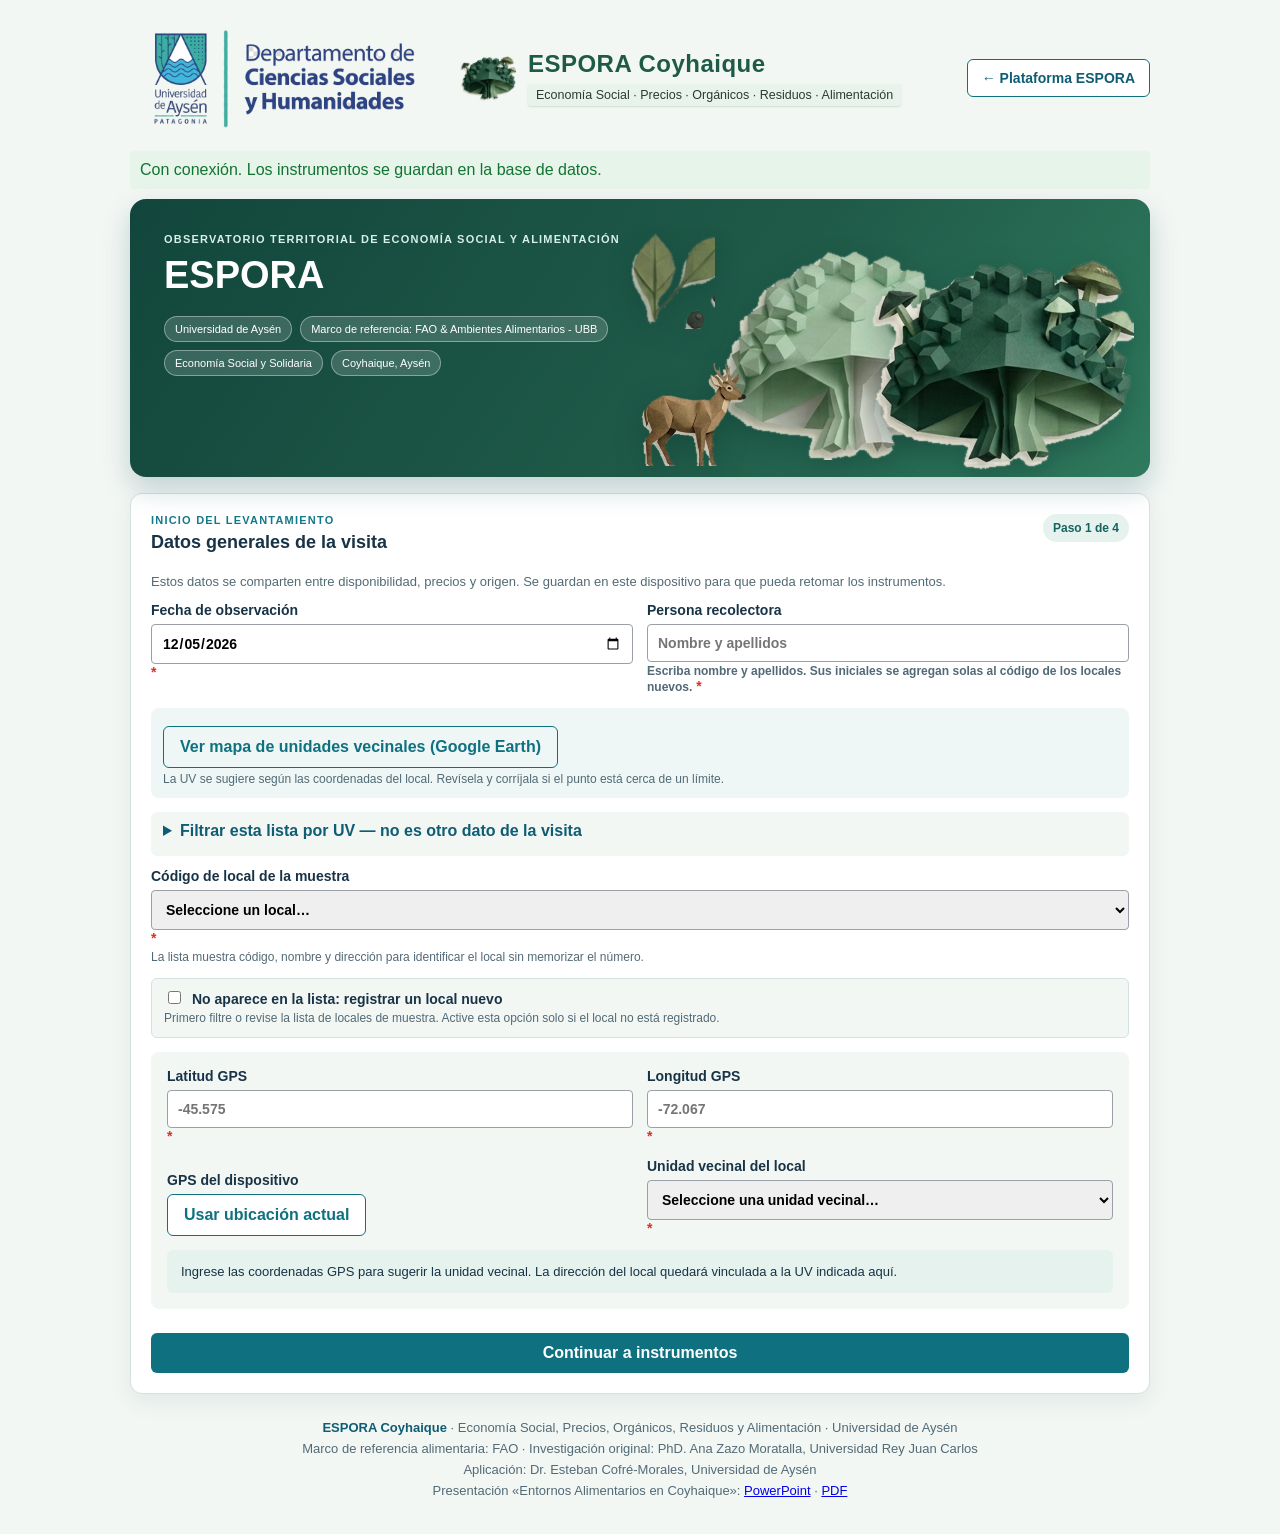
==== commit a548d448: "Replace brand cutouts with precise mattes from new ESPORA board Co-authored-by: Copilot App <2235562" ====
--- a/index.html
+++ b/index.html
@@ -14,7 +14,7 @@
   <main>
     <header class="brand">
       <img src="assets/logo-uaysen.png" alt="Departamento de Ciencias Sociales y Humanidades, Universidad de Aysén">
-      <div class="brand-title"><img class="brand-spore" src="assets/espora-seta.png" alt="" width="56" height="43"><div><h1>ESPORA Coyhaique</h1><p class="brand-strip">Economía Social · Precios · Orgánicos · Residuos · Alimentación</p></div></div>
+      <div class="brand-title"><img class="brand-spore" src="assets/espora-arbol-bosque.png" alt="" width="56" height="45"><div><h1>ESPORA Coyhaique</h1><p class="brand-strip">Economía Social · Precios · Orgánicos · Residuos · Alimentación</p></div></div>
       <a class="platform-home" href="https://estebancofre-coy.github.io/espora-plataforma/" aria-label="Volver al inicio de la plataforma ESPORA">← Plataforma ESPORA</a>
     </header>
     <div id="connection" class="online"></div>
@@ -35,7 +35,7 @@
         </div>
         <div class="hero-landscape" aria-hidden="true">
           <img class="paper paper-tree-back" src="assets/espora-arbol-salvia.png" alt="">
-          <img class="paper paper-tree-front" src="assets/espora-seta.png" alt="">
+          <img class="paper paper-tree-front" src="assets/espora-arbol-bosque.png" alt="">
           <img class="paper paper-huemul" src="assets/espora-huemul.png" alt="">
           <img class="paper paper-leaves" src="assets/espora-hojas.png" alt="">
         </div>
--- a/styles.css
+++ b/styles.css
@@ -24,10 +24,10 @@
 .hero-tags span { background: rgba(255, 255, 255, .16); border: 1px solid rgba(255, 255, 255, .38); border-radius: 20px; color: #fff; font-size: 11px; padding: 6px 10px; }
 .hero-landscape { bottom: 0; height: 100%; position: absolute; right: 0; width: 52%; }
 .hero-landscape .paper { filter: drop-shadow(0 8px 14px rgba(8, 44, 40, .32)); position: absolute; }
-.paper-tree-back { bottom: 6%; opacity: .92; right: 32%; width: 56%; }
-.paper-tree-front { bottom: 2%; right: 3%; width: 50%; }
-.paper-huemul { bottom: 4%; left: 4%; width: 20%; }
-.paper-leaves { left: 2%; opacity: .85; top: 12%; width: 16%; }
+.paper-tree-back { bottom: 6%; max-width: 261px; opacity: .92; right: 32%; width: 56%; }
+.paper-tree-front { bottom: 2%; max-width: 263px; right: 3%; width: 50%; }
+.paper-huemul { bottom: 4%; left: 4%; max-width: 191px; width: 20%; }
+.paper-leaves { left: 2%; max-width: 94px; opacity: .85; top: 12%; width: 16%; }
 .section-heading { align-items: start; display: flex; gap: 16px; justify-content: space-between; }
 .section-heading h2 { color: #183346; margin: 6px 0 8px; }
 .step { background: #e5f2ee; border-radius: 20px; color: #14645f; font-size: 12px; font-weight: 700; padding: 7px 10px; white-space: nowrap; }
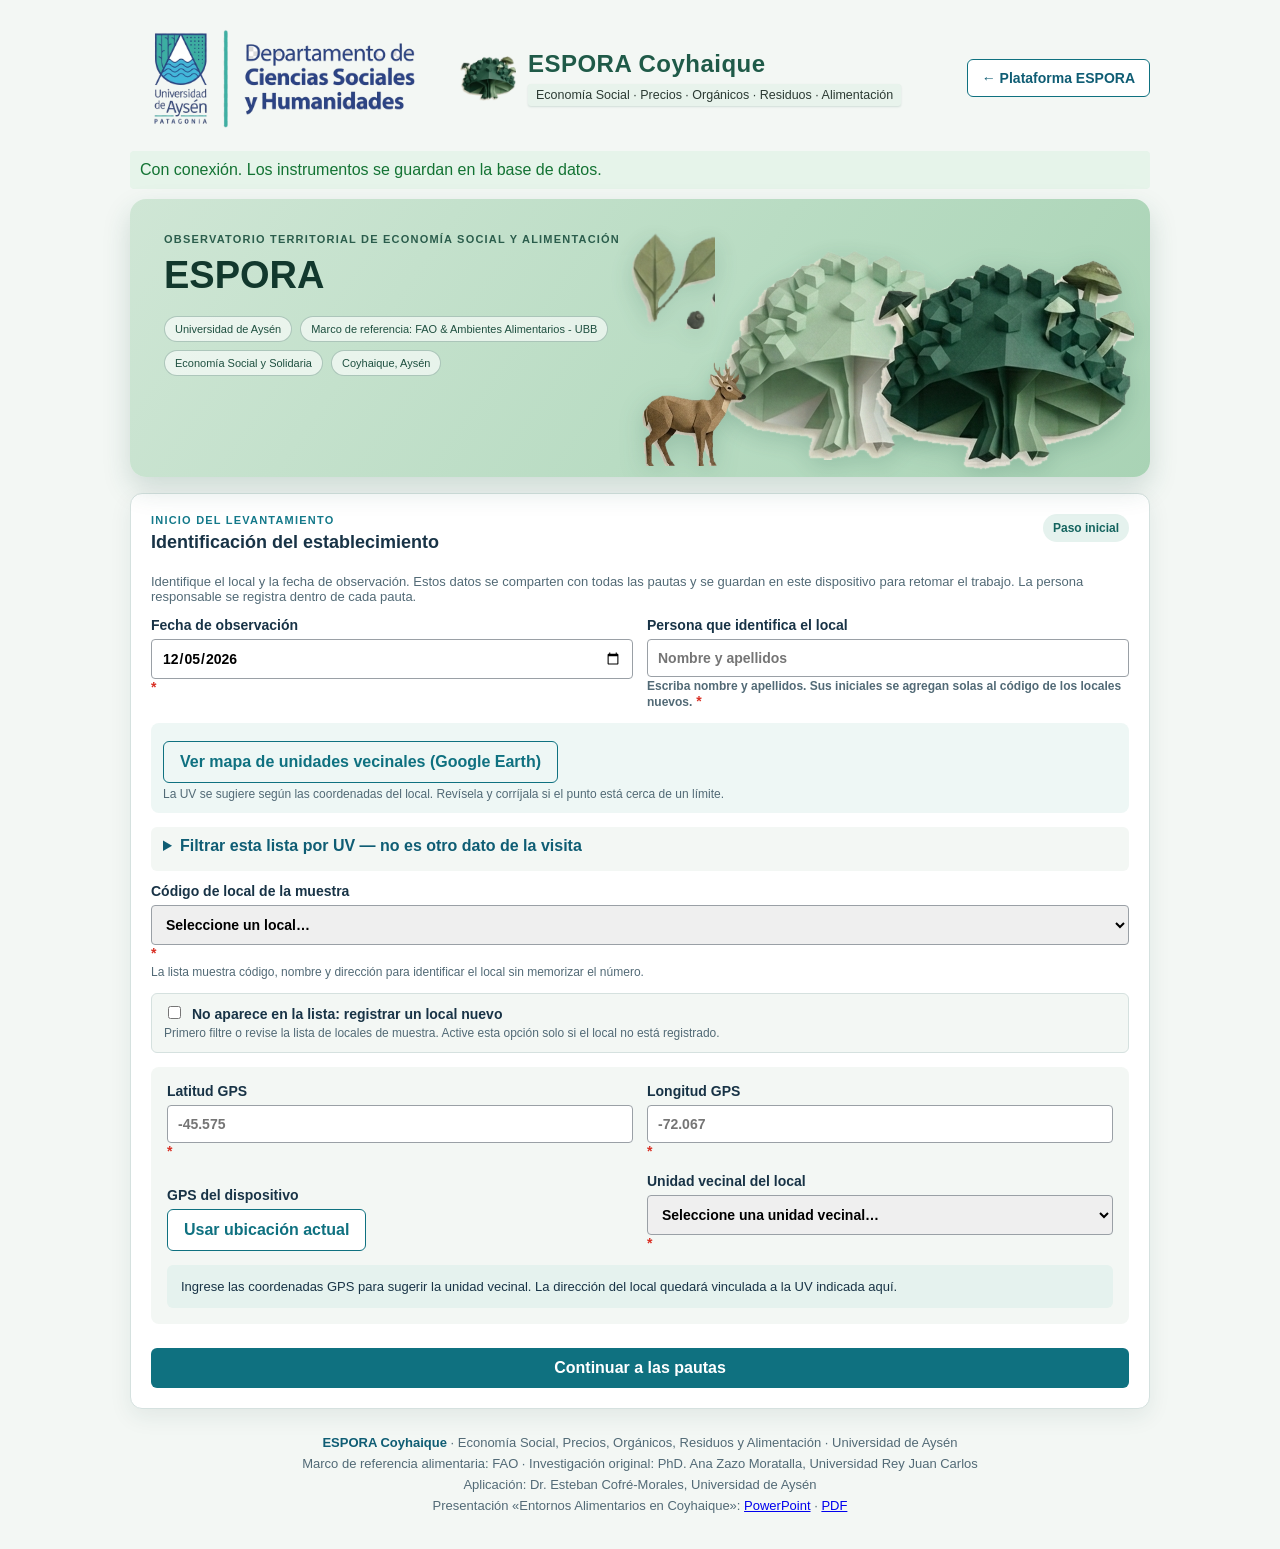
==== commit 6ab42f0f: "Instrumentos segun anexo metodologico: identificacion inicial, clasificacion opcional con mixto, ori" ====
--- a/index.html
+++ b/index.html
@@ -44,15 +44,15 @@
         <div class="section-heading">
           <div>
             <p class="eyebrow">INICIO DEL LEVANTAMIENTO</p>
-            <h2>Datos generales de la visita</h2>
-          </div>
-          <span class="step">Paso 1 de 4</span>
-        </div>
-        <p>Estos datos se comparten entre disponibilidad, precios y origen. Se guardan en este dispositivo para que pueda retomar los instrumentos.</p>
+            <h2>Identificación del establecimiento</h2>
+          </div>
+          <span class="step">Paso inicial</span>
+        </div>
+        <p>Identifique el local y la fecha de observación. Estos datos se comparten con todas las pautas y se guardan en este dispositivo para retomar el trabajo. La persona responsable se registra dentro de cada pauta.</p>
         <form id="visitForm">
           <div class="grid">
             <label class="required">Fecha de observación<input id="observationDate" type="date" required></label>
-            <label class="required">Persona recolectora<input id="collector" autocomplete="name" placeholder="Nombre y apellidos" required>
+            <label class="required">Persona que identifica el local<input id="collector" autocomplete="name" placeholder="Nombre y apellidos" required>
               <span class="field-help" id="collectorCodeHint">Escriba nombre y apellidos. Sus iniciales se agregan solas al código de los locales nuevos.</span>
             </label>
             <div class="wide uv-map-help">
@@ -96,7 +96,7 @@
               </div>
             </div>
           </div>
-          <div class="actions"><button type="submit">Continuar a instrumentos</button></div>
+          <div class="actions"><button type="submit">Continuar a las pautas</button></div>
         </form>
       </div>
     </section>
@@ -105,16 +105,17 @@
       <div class="card">
         <h2>Visita activa</h2>
         <p id="visitSummary"></p>
-        <h3 class="instrument-section-title">Inicio de la recogida</h3>
+        <h3 class="instrument-section-title">Pauta opcional</h3>
         <div class="actions">
-          <button class="instrument special-instrument" data-instrument="classification" type="button">0. Clasificación del local<span id="classificationStatus"></span></button>
-        </div>
-        <h3 class="instrument-section-title">Instrumentos de observación</h3>
+          <button class="instrument special-instrument" data-instrument="classification" type="button">1. Clasificación del establecimiento (opcional)<span id="classificationStatus"></span></button>
+        </div>
+        <h3 class="instrument-section-title">Pautas de observación, en este orden</h3>
         <div class="actions">
-          <button class="instrument" data-instrument="availability" type="button">1. Disponibilidad y variedad<span id="availabilityStatus"></span></button>
-          <button class="instrument" data-instrument="prices" type="button">2. Precios<span id="pricesStatus"></span></button>
-          <button class="instrument" data-instrument="origins" type="button">3. Origen (borrador)<span id="originsStatus"></span></button>
-        </div>
+          <button class="instrument" data-instrument="availability" type="button">2. Disponibilidad y variedad<span id="availabilityStatus"></span></button>
+          <button class="instrument" data-instrument="origins" type="button">3. Registro de origen<span id="originsStatus"></span></button>
+          <button class="instrument" data-instrument="prices" type="button">4. Registro de precios<span id="pricesStatus"></span></button>
+        </div>
+        <p class="field-help">La clasificación se aplica solo a los locales que la requieren. En pescaderías y carnicerías pueden aplicarse únicamente origen y precios. Cada pauta registra a su propia persona responsable.</p>
         <p id="visitSaveStatus" class="visit-save-status" role="status" aria-live="polite"></p>
         <div class="visit-actions">
           <button class="secondary" id="editVisitButton" type="button">Editar datos de visita</button>
@@ -139,16 +140,16 @@
 
     <section id="availabilityView" class="view" hidden>
       <div class="card">
-        <h2>Instrumento de disponibilidad y variedad</h2>
+        <h2>Pauta de disponibilidad y variedad</h2>
         <p>Transcripción de la pauta original: se excluye únicamente la sección de publicidad.</p>
-        <form id="availabilityForm"><div id="availabilityItems"></div><div class="actions"><button type="submit">Guardar disponibilidad</button><button class="secondary return-menu" type="button">Volver al menú</button></div></form>
+        <form id="availabilityForm"><label class="required responsible-field">Persona responsable de esta pauta<input id="availabilityResponsible" class="responsible-input" autocomplete="name" placeholder="Nombre o código" required></label><div id="availabilityItems"></div><div class="actions"><button type="submit">Guardar disponibilidad</button><button class="secondary return-menu" type="button">Volver al menú</button></div></form>
       </div>
     </section>
 
     <section id="pricesView" class="view" hidden>
       <div class="card">
-        <h2>Instrumento de precios</h2>
-        <p>Revise y confirme los precios que ya incorporó. El botón de guardado abre la pantalla de revisión.</p>
+        <h2>Pauta de registro de precios</h2>
+        <p>Registre los alimentos centinela disponibles. Si hay varias opciones de un mismo alimento, anote solo la de precio más bajo y la de precio más alto. El botón de guardado abre la pantalla de revisión.</p>
         <div class="actions"><button id="startPriceProductButton" type="button">Agregar producto</button><button id="openPricesReviewButton" type="button">Guardar precios</button><button class="secondary return-menu" type="button">Volver al menú</button></div>
       </div>
     </section>
@@ -156,7 +157,8 @@
     <section id="pricesReviewView" class="view" hidden>
       <div class="card">
         <h2>Revisión de alimentos y precios</h2>
-        <p>Revise los alimentos tomados. Cada uno debe tener al menos un precio más bajo y otro más alto antes de guardar en Sheets.</p>
+        <p>Revise los alimentos registrados. Cada uno debe tener al menos el precio más bajo; si existe más de una opción, agregue también el más alto.</p>
+        <label class="required responsible-field">Persona responsable de esta pauta<input id="pricesResponsible" class="responsible-input" autocomplete="name" placeholder="Nombre o código" required></label>
         <div id="priceReviewItems"></div>
         <label class="wide">Observaciones generales<textarea id="pricesNotes" placeholder="Anote situaciones de terreno, falta de productos u otra información relevante."></textarea></label>
         <div class="actions"><button id="addPriceProduct" type="button">Agregar producto</button><button id="saveReviewedPrices" type="button">Guardar precios</button><button class="secondary return-menu" type="button">Volver al menú</button></div>
@@ -166,69 +168,68 @@
     <section id="priceEditorView" class="view" hidden>
       <div class="card">
         <h2>Agregar alimento y precios</h2>
-        <p>Registre dos precios del mismo alimento: primero el <strong>más bajo</strong> y luego el <strong>más alto</strong>. La conservación aparece sólo para carnes.</p>
+        <p>Registre el precio <strong>más bajo</strong> y, si hay más de una opción (marca, formato o calidad), también el <strong>más alto</strong>. Los productos emblemáticos regionales se registran solo si fueron identificados en la pauta de origen.</p>
         <form id="priceEditorForm"><div id="priceProducts"></div><div class="actions"><button type="submit">Guardar alimento</button><button class="secondary" id="cancelPriceEditor" type="button">Volver a revisión</button></div></form>
       </div>
     </section>
 
     <section id="classificationView" class="view" hidden>
       <div class="card">
-        <h2>ESPORA · Clasificación del local</h2>
-        <p>Ficha inicial de catastro. Para asignar automáticamente “minimarket” se requiere autoservicio y cumplir al menos dos de los tres criterios de surtido. Una corrección manual exige justificación. <a href="guia-clasificacion.html" target="_blank" rel="noopener">Abrir la guía de clasificación</a></p>
-        <div class="linked-local"><strong>Local vinculado a SampleLocals:</strong> <span id="classificationLinkedLocal"></span></div>
-        <div class="linked-local"><strong>Unidad vecinal registrada en la visita:</strong> <span id="classificationLinkedUnit"></span></div>
+        <h2>Pauta de clasificación de establecimientos alimentarios</h2>
+        <p>Pauta opcional. Para clasificar automáticamente como «minimarket» se requiere autoservicio o atención mixta y cumplir al menos dos de los tres criterios de surtido. Una corrección manual exige justificación. <a href="guia-clasificacion.html" target="_blank" rel="noopener">Abrir la guía de clasificación</a></p>
+        <div class="linked-local"><strong>Local identificado:</strong> <span id="classificationLinkedLocal"></span></div>
+        <div class="linked-local"><strong>Unidad vecinal:</strong> <span id="classificationLinkedUnit"></span></div>
         <form id="classificationForm">
+          <label class="required responsible-field">Persona responsable de esta pauta<input id="classificationResponsible" class="responsible-input" autocomplete="name" placeholder="Nombre o código" required></label>
           <div id="classificationOpenFields">
-            <fieldset><legend>Atención</legend><div class="grid">
+            <fieldset><legend>Características generales</legend><div class="grid">
+              <label class="required">Superficie aproximada
+                <select id="classificationSurface" required><option value="">Seleccione</option><option value="muy_pequeno">Muy pequeño (hasta 2 góndolas)</option><option value="pequeno">Pequeño (2 a 4 góndolas)</option><option value="mediano">Mediano (5 a 7 góndolas)</option><option value="grande">Grande (más de 7 góndolas)</option></select>
+              </label>
               <label class="required">Sistema de atención
-                <select id="classificationService" required><option value="">Seleccione</option><option value="transmeson">Atención por mesón</option><option value="autoservicio">Autoservicio</option></select>
-                <span class="field-help">Marque autoservicio si la clientela selecciona por sí misma la mayor parte de los productos y paga en caja.</span>
+                <select id="classificationService" required><option value="">Seleccione</option><option value="autoservicio">Autoservicio</option><option value="transmeson">Tras mesón</option><option value="mixto">Mixto</option></select>
+                <span class="field-help">Autoservicio: la clientela toma la mayor parte de los productos y paga en caja. Mixto: combina autoservicio y mesón.</span>
               </label>
-              <label>Nº de personas atendiendo<input id="classificationPeople" type="number" min="0" max="15"></label>
+              <label>Nº de personas atendiendo al público<input id="classificationPeople" type="number" min="0" max="15"></label>
             </div></fieldset>
-            <fieldset><legend>Criterios de surtido para minimarket</legend>
-              <p class="field-help">El autoservicio es obligatorio. Además, deben cumplirse al menos dos de estos tres criterios:</p>
-              <div class="grid">
-                <label class="required">Variedades distintas de frutas y verduras
-                  <input id="classificationProduceVarieties" type="number" min="0" step="1" required>
-                  <span class="field-help">Cuenta cada tipo distinto disponible. Este criterio se cumple con más de 10 variedades (11 o más).</span>
-                </label>
-                <fieldset class="wide"><legend>Categorías de proteínas disponibles</legend>
-                  <p class="field-help">Seleccione las categorías presentes. Este criterio se cumple con al menos dos.</p>
-                  <div class="grid protein-categories">
+            <fieldset><legend>Rubros observados</legend>
+              <p class="field-help">Marque solo los rubros presentes. Se cumplen como criterios de minimarket: 10 o más variedades de frutas y hortalizas; lácteos y huevos (ambos); al menos dos categorías proteicas.</p>
+              <div class="rubro-list">
+                <div class="rubro">
+                  <label class="checkbox-field"><input id="rubroProduce" type="checkbox"> Frutas y hortalizas frescas</label>
+                  <label id="produceVarietiesField" class="required rubro-detail" hidden>Número de variedades observadas<input id="classificationProduceVarieties" type="number" min="0" step="1"></label>
+                </div>
+                <div class="rubro">
+                  <label class="checkbox-field"><input id="rubroMeat" type="checkbox"> Carne fresca</label>
+                  <div id="meatTypesField" class="rubro-detail protein-categories" hidden>
                     <label class="checkbox-field"><input type="checkbox" name="proteinCategory" value="vacuno"> Vacuno</label>
                     <label class="checkbox-field"><input type="checkbox" name="proteinCategory" value="cerdo"> Cerdo</label>
                     <label class="checkbox-field"><input type="checkbox" name="proteinCategory" value="pollo"> Pollo</label>
                     <label class="checkbox-field"><input type="checkbox" name="proteinCategory" value="cordero"> Cordero</label>
-                    <label class="checkbox-field"><input type="checkbox" name="proteinCategory" value="pescados_mariscos"> Pescados o mariscos</label>
                   </div>
-                </fieldset>
-                <label class="required">Oferta habitual de lácteos
-                  <select id="classificationDairyRegular" required><option value="">Seleccione</option><option value="si">Sí</option><option value="no">No</option></select>
-                </label>
-                <label class="required">Oferta habitual de huevos
-                  <select id="classificationEggsRegular" required><option value="">Seleccione</option><option value="si">Sí</option><option value="no">No</option></select>
-                </label>
-                <p class="field-help wide">El criterio de lácteos y huevos se cumple solo si ambos se ofrecen habitualmente.</p>
+                </div>
+                <div class="rubro"><label class="checkbox-field"><input type="checkbox" name="proteinCategory" value="pescados_mariscos"> Pescados y mariscos congelados</label></div>
+                <div class="rubro"><label class="checkbox-field"><input id="rubroDairy" type="checkbox"> Lácteos</label></div>
+                <div class="rubro"><label class="checkbox-field"><input id="rubroEggs" type="checkbox"> Huevos</label></div>
               </div>
             </fieldset>
-            <fieldset><legend>Fotografías</legend>
-              <label class="required">Foto del frontis<input id="classificationFront" type="file" accept="image/*" multiple required></label>
-              <p class="field-help">La foto del frontis es obligatoria para registrar la clasificación.</p>
+            <fieldset><legend>Imágenes del punto de venta</legend>
+              <label class="required">Fotografía del frontis<input id="classificationFront" type="file" accept="image/*" multiple required></label>
               <details class="optional-photos">
-                <summary>Otras fotografías (opcionales)</summary>
-                <p class="field-help">Agregue solo las imágenes disponibles. Para fotografiar el interior necesita autorización del responsable.</p>
+                <summary>Fotografías interiores (solo con autorización)</summary>
+                <p class="field-help">Agregue solo las imágenes disponibles y autorizadas por la persona responsable del establecimiento.</p>
                 <div class="grid">
-                  <label>Interior autorizado<input id="classificationInterior" type="file" accept="image/*" multiple></label>
-                  <label class="checkbox-field"><input id="classificationInteriorPermission" type="checkbox"> Autorización para fotografiar el interior</label>
-                  <label>Módulo de frutas y verduras<input id="classificationProduceImages" type="file" accept="image/*" multiple></label>
-                  <label>Módulo de carnes<input id="classificationMeatImages" type="file" accept="image/*" multiple></label>
-                  <label>Congelados<input id="classificationFrozenImages" type="file" accept="image/*" multiple></label>
+                  <label class="checkbox-field wide"><input id="classificationInteriorPermission" type="checkbox"> Cuento con autorización para fotografiar el interior</label>
+                  <label>Interior general<input id="classificationInterior" type="file" accept="image/*" multiple></label>
+                  <label>Frutas y hortalizas<input id="classificationProduceImages" type="file" accept="image/*" multiple></label>
+                  <label>Carnes<input id="classificationMeatImages" type="file" accept="image/*" multiple></label>
+                  <label>Pescados y mariscos<input id="classificationFishImages" type="file" accept="image/*" multiple></label>
+                  <label>Alimentos congelados<input id="classificationFrozenImages" type="file" accept="image/*" multiple></label>
                 </div>
               </details>
               <p id="classificationImageStatus" class="field-help"></p>
             </fieldset>
-            <fieldset><legend>Resultado</legend><p id="classificationResult" class="classification-result" aria-live="polite">Complete los campos para calcular.</p><label>Corrección manual<select id="classificationOverride"><option value="">Mantener clasificación automática</option><option value="minimarket">Corregir a MINIMARKET</option><option value="almacen_barrio">Corregir a ALMACÉN DE BARRIO</option></select></label><label id="classificationJustificationField" hidden>Justificación<textarea id="classificationJustification"></textarea></label></fieldset>
+            <fieldset><legend>Resultado</legend><p id="classificationResult" class="classification-result" aria-live="polite">Complete los campos para calcular.</p><label>Corrección manual<select id="classificationOverride"><option value="">Mantener clasificación automática</option><option value="minimarket">Corregir a MINIMARKET</option><option value="almacen_barrio">Corregir a ALMACÉN DE BARRIO</option></select></label><label id="classificationJustificationField" hidden>Motivo de la corrección<textarea id="classificationJustification"></textarea></label></fieldset>
           </div>
           <label>Observaciones<textarea id="classificationNotes"></textarea></label>
           <div class="actions"><button type="submit">Guardar clasificación</button><button class="secondary return-menu" type="button">Volver al menú</button></div>
@@ -238,16 +239,16 @@
 
     <section id="originsView" class="view" hidden>
       <div class="card">
-        <h2>Instrumento de origen — borrador</h2>
-        <p>Registre productos potencialmente locales y cualquier otro producto relevante. Este instrumento se ajustará con la propuesta metodológica pendiente.</p>
-        <form id="originsForm"><div id="originItems"></div><div class="actions"><button class="secondary" id="addOriginItem" type="button">Agregar producto u otro</button><button type="submit">Guardar origen</button><button class="secondary return-menu" type="button">Volver al menú</button></div></form>
+        <h2>Pauta de registro de origen</h2>
+        <p>Registre solo productos con evidencia o información suficiente para atribuirles origen en la Región de Aysén (comuna, localidad o productor regional). No es necesario registrar todos los productos del local.</p>
+        <form id="originsForm"><label class="required responsible-field">Persona responsable de esta pauta<input id="originsResponsible" class="responsible-input" autocomplete="name" placeholder="Nombre o código" required></label><div id="originItems"></div><label class="checkbox-field"><input id="originsNone" type="checkbox"> No se observaron productos de origen regional en este local</label><div class="actions"><button class="secondary" id="addOriginItem" type="button">Agregar producto regional</button><button type="submit">Guardar origen</button><button class="secondary return-menu" type="button">Volver al menú</button></div></form>
       </div>
     </section>
 
     <template id="availabilityTemplate"><fieldset class="instrument-group"><legend></legend><div class="availability-rows"></div></fieldset></template>
-    <template id="priceProductTemplate"><article class="card product-card"><button class="remove-product" type="button">Eliminar producto</button><div class="grid"><label class="required wide">Alimento a comparar<select class="price-product" required></select></label><label>Categoría<input class="price-category" readonly></label></div><div class="price-observations"></div><button class="secondary add-price" type="button">Agregar precio adicional</button></article></template>
-    <template id="priceObservationTemplate"><div class="price-observation"><p class="price-range-label">Registre el precio <strong></strong></p><div class="grid"><label class="required">Marca o proveedor<input class="brand" required></label><label class="required">Precio observado (CLP)<input class="price-value" type="number" min="0" step="1" required></label><label class="required">Unidad de medida<select class="unit" required></select></label><label class="conservation-field" hidden>Tipo de conservación<select class="conservation"><option value="">Seleccione</option><option>Fresco</option><option>Congelado</option><option>Al vacío</option><option>Embutido</option><option>Pillow bag</option><option>Granel (papel)</option></select></label><label class="required">Origen<select class="origin" required><option value="Local">Local</option><option value="Externo">Externo</option></select></label><label class="required">¿Está en oferta? <select class="promotion" required><option value="No">No</option><option value="Sí">Sí</option></select></label><label class="wide">Observaciones<textarea class="notes"></textarea></label></div></div></template>
-    <template id="originItemTemplate"><article class="card origin-item"><button class="remove-origin" type="button">Eliminar</button><div class="grid"><label class="required">Producto<select class="origin-product" required></select></label><label class="required">Origen declarado<select class="origin-value" required><option value="Local">Local</option><option value="Externo">Externo</option><option value="Mixto">Mixto</option><option value="No disponible">No disponible</option><option value="No sabe">No sabe</option></select></label><label class="wide">Proveedor, procedencia o detalle<input class="origin-detail"></label><label class="wide">Observaciones<textarea class="origin-notes"></textarea></label></div></article></template>
+    <template id="priceProductTemplate"><article class="card product-card"><button class="remove-product" type="button">Eliminar producto</button><div class="grid"><label class="required wide">Alimento centinela<select class="price-product" required></select></label><label>Grupo<input class="price-category" readonly></label></div><div class="price-observations"></div></article></template>
+    <template id="priceObservationTemplate"><div class="price-observation"><p class="price-range-label">Precio <strong></strong></p><div class="grid"><label class="brand-field">Marca<input class="brand"></label><label class="price-field">Precio observado (CLP)<input class="price-value" type="number" min="0" step="1"></label><label class="unit-field">Unidad de medida<select class="unit"></select></label><label>¿Está en oferta?<select class="promotion"><option value="No">No</option><option value="Sí">Sí</option></select></label><label class="wide">Observaciones<textarea class="notes" placeholder="Obligatorio si la unidad es «Otros»: indique el formato."></textarea></label></div></div></template>
+    <template id="originItemTemplate"><article class="card origin-item"><button class="remove-origin" type="button">Eliminar</button><div class="grid"><label class="required">Categoría alimentaria<select class="origin-category" required></select></label><label class="required">Variedad del producto<input class="origin-variety" required placeholder="Ejemplo: lechuga hidropónica"></label><label class="required">Comuna de origen declarada<select class="origin-commune" required></select></label><label>Sector o localidad específica<input class="origin-sector"></label><label>Marca o productor regional<input class="origin-brand"></label><label class="required">Fuente o evidencia de origen<select class="origin-source" required></select></label><label class="wide">Observaciones<textarea class="origin-notes" placeholder="Obligatorio si la fuente es «Otra»: describa la evidencia."></textarea></label></div></article></template>
 
     <footer>
       <strong>ESPORA Coyhaique</strong> · Economía Social, Precios, Orgánicos, Residuos y Alimentación · Universidad de Aysén<br>
--- a/styles.css
+++ b/styles.css
@@ -14,16 +14,16 @@
 h2 { font-size: 18px; margin: 0 0 16px; }
 p, footer { color: #526a76; font-size: 13px; }
 .card { background: #fff; border: 1px solid #d5e1df; border-radius: 12px; box-shadow: 0 8px 22px rgba(30, 70, 70, .08); margin: 16px 0; padding: 20px; }
-.hero { background: linear-gradient(125deg, #12463c 0%, #1f5a48 58%, #2f7a5e 100%); border-radius: 16px; box-shadow: 0 12px 28px rgba(14, 76, 89, .22); color: #fff; min-height: 278px; overflow: hidden; position: relative; }
+.hero { background: linear-gradient(125deg, #cfe6d5 0%, #b9dcc3 55%, #a9d3b5 100%); border-radius: 16px; box-shadow: 0 12px 28px rgba(31, 90, 72, .18); color: #1c3b32; min-height: 278px; overflow: hidden; position: relative; }
 .hero-content { max-width: 57%; padding: 34px; position: relative; z-index: 2; }
-.hero .eyebrow { color: #d6f0e8; }
-.hero h2 { color: #fff; font-size: clamp(26px, 4vw, 38px); line-height: 1.08; margin: 10px 0 14px; }
-.hero-summary { color: #effaf6; font-size: 16px; line-height: 1.55; margin: 0; }
+.hero .eyebrow { color: #2b5d4c; }
+.hero h2 { color: #12382d; font-size: clamp(26px, 4vw, 38px); line-height: 1.08; margin: 10px 0 14px; }
+.hero-summary { color: #24493d; font-size: 16px; line-height: 1.55; margin: 0; }
 .eyebrow { color: #14798a; font-size: 11px; font-weight: 700; letter-spacing: .11em; margin: 0; }
 .hero-tags { display: flex; flex-wrap: wrap; gap: 8px; margin-top: 20px; }
-.hero-tags span { background: rgba(255, 255, 255, .16); border: 1px solid rgba(255, 255, 255, .38); border-radius: 20px; color: #fff; font-size: 11px; padding: 6px 10px; }
+.hero-tags span { background: rgba(255, 255, 255, .62); border: 1px solid rgba(31, 90, 72, .3); border-radius: 20px; color: #1f5040; font-size: 11px; padding: 6px 10px; }
 .hero-landscape { bottom: 0; height: 100%; position: absolute; right: 0; width: 52%; }
-.hero-landscape .paper { filter: drop-shadow(0 8px 14px rgba(8, 44, 40, .32)); position: absolute; }
+.hero-landscape .paper { filter: drop-shadow(0 6px 12px rgba(31, 90, 72, .22)); position: absolute; }
 .paper-tree-back { bottom: 6%; max-width: 261px; opacity: .92; right: 32%; width: 56%; }
 .paper-tree-front { bottom: 2%; max-width: 263px; right: 3%; width: 50%; }
 .paper-huemul { bottom: 4%; left: 4%; max-width: 191px; width: 20%; }
@@ -105,6 +105,13 @@
 .price-range-label { color: #0f5d74; font-size: 13px; margin: 0 0 8px; }
 .product-card .remove-product { float: right; margin-left: 12px; }
 .product-card .price-product, .product-card .price-category { min-width: 0; }
+.responsible-field { background: #e5f2ee; border-left: 4px solid #0f7180; border-radius: 6px; margin: 0 0 16px; padding: 12px 14px; }
+.rubro-list { display: grid; gap: 8px; }
+.rubro { border: 1px solid #dadce0; border-radius: 6px; padding: 10px 12px; }
+.rubro-detail { margin: 10px 0 2px 26px; }
+.protein-categories { display: flex; flex-wrap: wrap; gap: 8px 18px; }
+.protein-categories .checkbox-field { font-weight: 400; }
+.origin-item .remove-origin { float: right; margin-left: 12px; }
 @media (max-width: 760px) {
   .product-card { padding: 14px; }
   .product-card .grid { gap: 9px; grid-template-columns: repeat(2, minmax(0, 1fr)); }
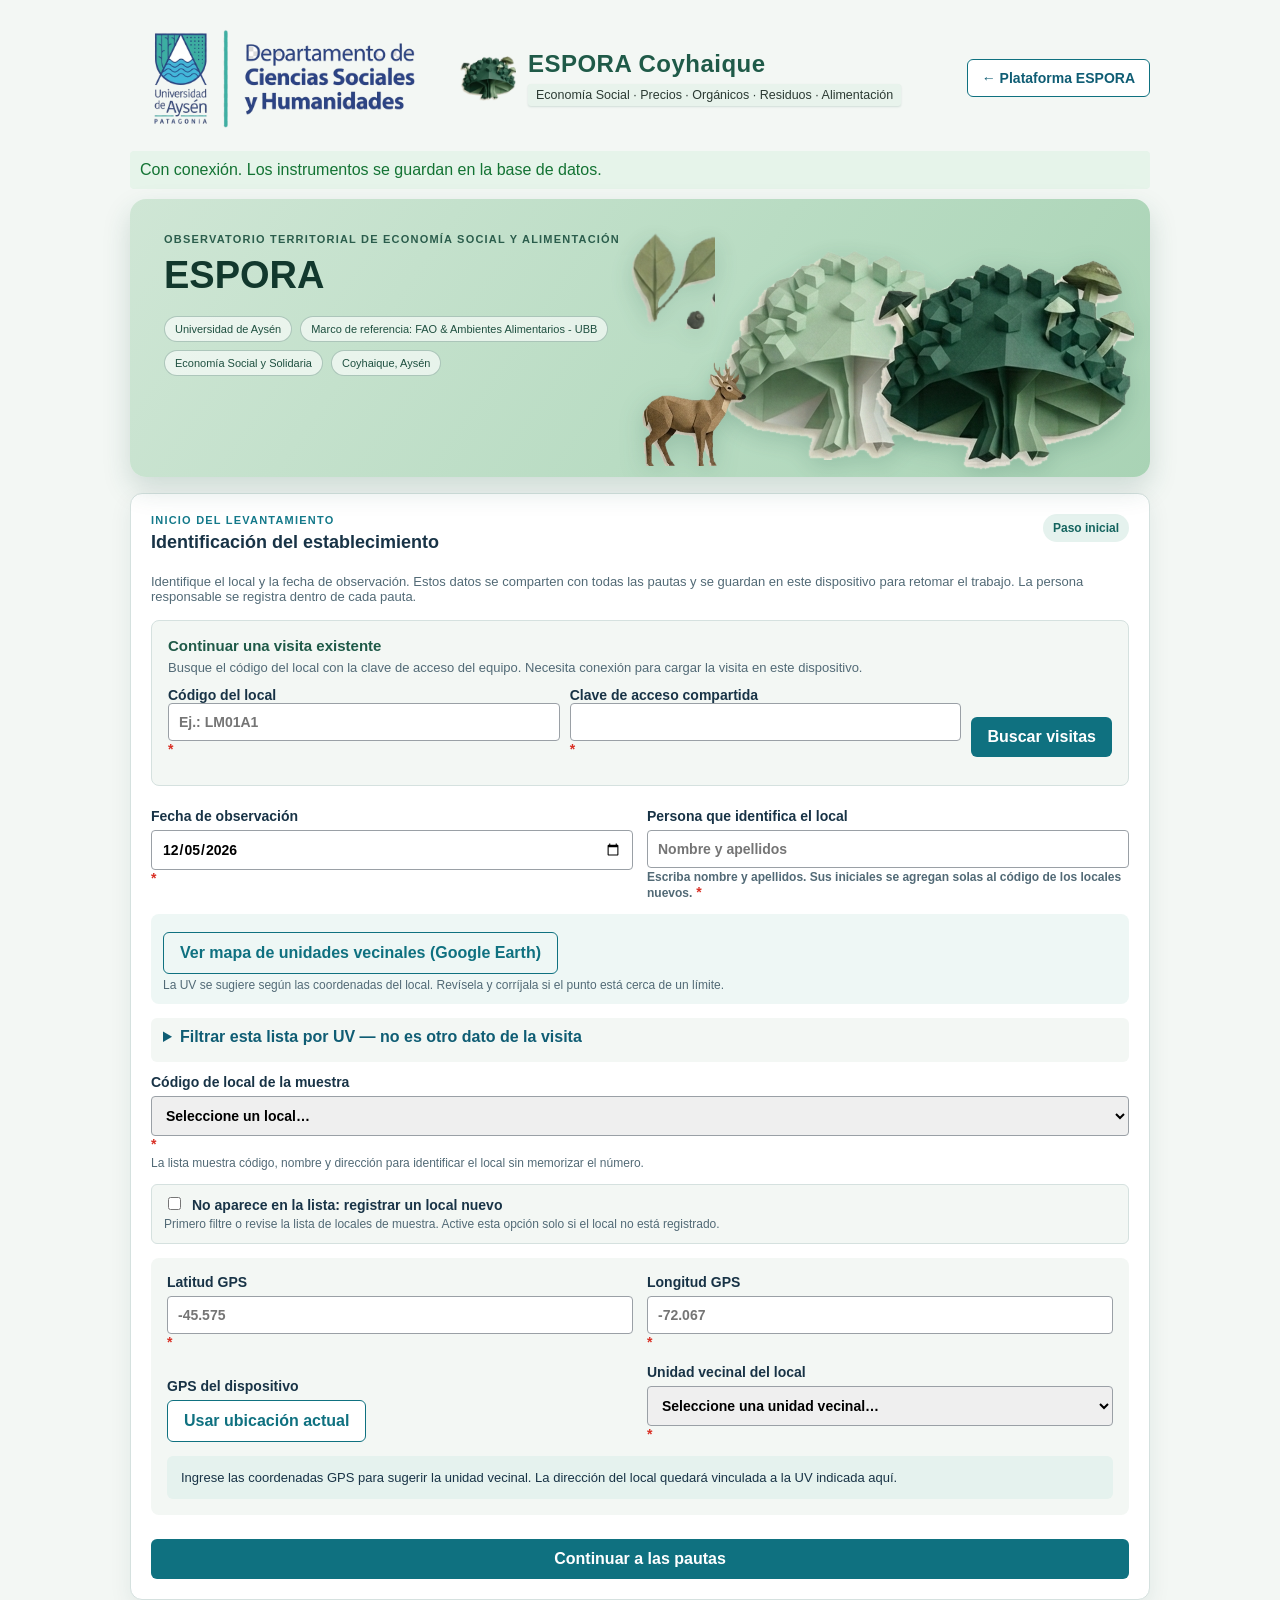
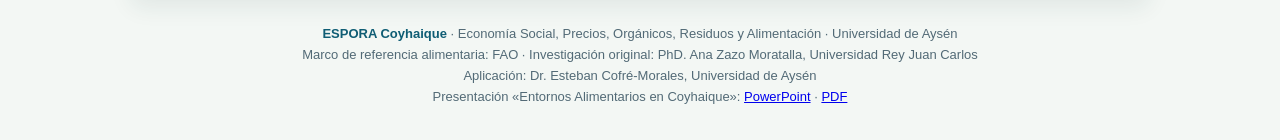
==== commit 3abf7d6e: "Agregar retoma de visitas entre dispositivos Co-authored-by: Copilot App <223556219+Copilot@users.no" ====
--- a/index.html
+++ b/index.html
@@ -49,6 +49,16 @@
           <span class="step">Paso inicial</span>
         </div>
         <p>Identifique el local y la fecha de observación. Estos datos se comparten con todas las pautas y se guardan en este dispositivo para retomar el trabajo. La persona responsable se registra dentro de cada pauta.</p>
+        <div class="resume-visit-panel">
+          <h3>Continuar una visita existente</h3>
+          <p>Busque el código del local con la clave de acceso del equipo. Necesita conexión para cargar la visita en este dispositivo.</p>
+          <form id="resumeVisitForm" class="resume-visit-search">
+            <label class="required" for="resumeLocalCode">Código del local<input id="resumeLocalCode" autocomplete="off" placeholder="Ej.: LM01A1" required></label>
+            <label class="required" for="resumeAccessCode">Clave de acceso compartida<input id="resumeAccessCode" type="password" autocomplete="off" required></label>
+            <button id="resumeVisitButton" type="submit">Buscar visitas</button>
+          </form>
+          <div id="resumeVisitResults" class="resume-visit-results" aria-live="polite"></div>
+        </div>
         <form id="visitForm">
           <div class="grid">
             <label class="required">Fecha de observación<input id="observationDate" type="date" required></label>
@@ -105,6 +115,7 @@
       <div class="card">
         <h2>Visita activa</h2>
         <p id="visitSummary"></p>
+        <p id="resumedVisitNotice" class="resume-visit-notice" hidden>Esta visita se retomó desde Sheets. Su copia local permitirá continuar si pierde conexión.</p>
         <h3 class="instrument-section-title">Pauta opcional</h3>
         <div class="actions">
           <button class="instrument special-instrument" data-instrument="classification" type="button">1. Clasificación del establecimiento (opcional)<span id="classificationStatus"></span></button>
--- a/styles.css
+++ b/styles.css
@@ -57,6 +57,18 @@
 button.danger:hover { background: #8c1d18; }
 .visit-save-status { background: #fef7e0; border-radius: 6px; color: #6b4400; margin: 12px 0 0; padding: 10px 12px; }
 .visit-save-status:empty { display: none; }
+.resume-visit-panel { background: #f3f7f4; border: 1px solid #d5e1df; border-radius: 8px; margin: 16px 0 22px; padding: 16px; }
+.resume-visit-panel h3 { color: #1f5a48; font-size: 15px; margin: 0 0 6px; }
+.resume-visit-panel > p { margin: 0 0 12px; }
+.resume-visit-search { align-items: end; display: grid; gap: 10px; grid-template-columns: minmax(0, 1fr) minmax(0, 1fr) auto; }
+.resume-visit-search label { min-width: 0; }
+.resume-visit-search input { margin-top: 0; min-width: 0; }
+.resume-visit-search button { margin-top: 0; }
+.resume-visit-results { display: grid; gap: 8px; margin-top: 12px; }
+.resume-visit-result { align-items: center; background: #fff; border: 1px solid #d5e1df; border-radius: 6px; display: flex; gap: 12px; justify-content: space-between; padding: 12px; }
+.resume-visit-result p { margin: 3px 0 0; }
+.resume-visit-result button { flex: 0 0 auto; }
+.resume-visit-notice { background: #e5f2ee; border-radius: 6px; color: #1f5a48; margin: 8px 0 14px; padding: 10px 12px; }
 .instrument { min-height: 84px; text-align: left; }
 .instrument span { display: block; font-size: 12px; margin-top: 6px; opacity: .85; }
 .instrument-section-title { color: #0f5d74; font-size: 14px; margin: 22px 0 8px; }
@@ -128,6 +140,9 @@
 @media (max-width: 600px) { .price-review-item { align-items: flex-start; flex-direction: column; gap: 5px; } .price-review-item span { text-align: left; } }
 @media (max-width: 600px) {
   .visit-card #visitForm > .grid, .new-local-grid, .location-capture .grid { grid-template-columns: minmax(0, 1fr); }
+  .resume-visit-search { grid-template-columns: minmax(0, 1fr); }
+  .resume-visit-result { align-items: stretch; flex-direction: column; }
+  .resume-visit-result button { width: 100%; }
   .location-capture { padding: 12px; }
   .code-field { align-items: stretch; flex-direction: column; }
   .code-field label { flex: 0 0 auto; }
